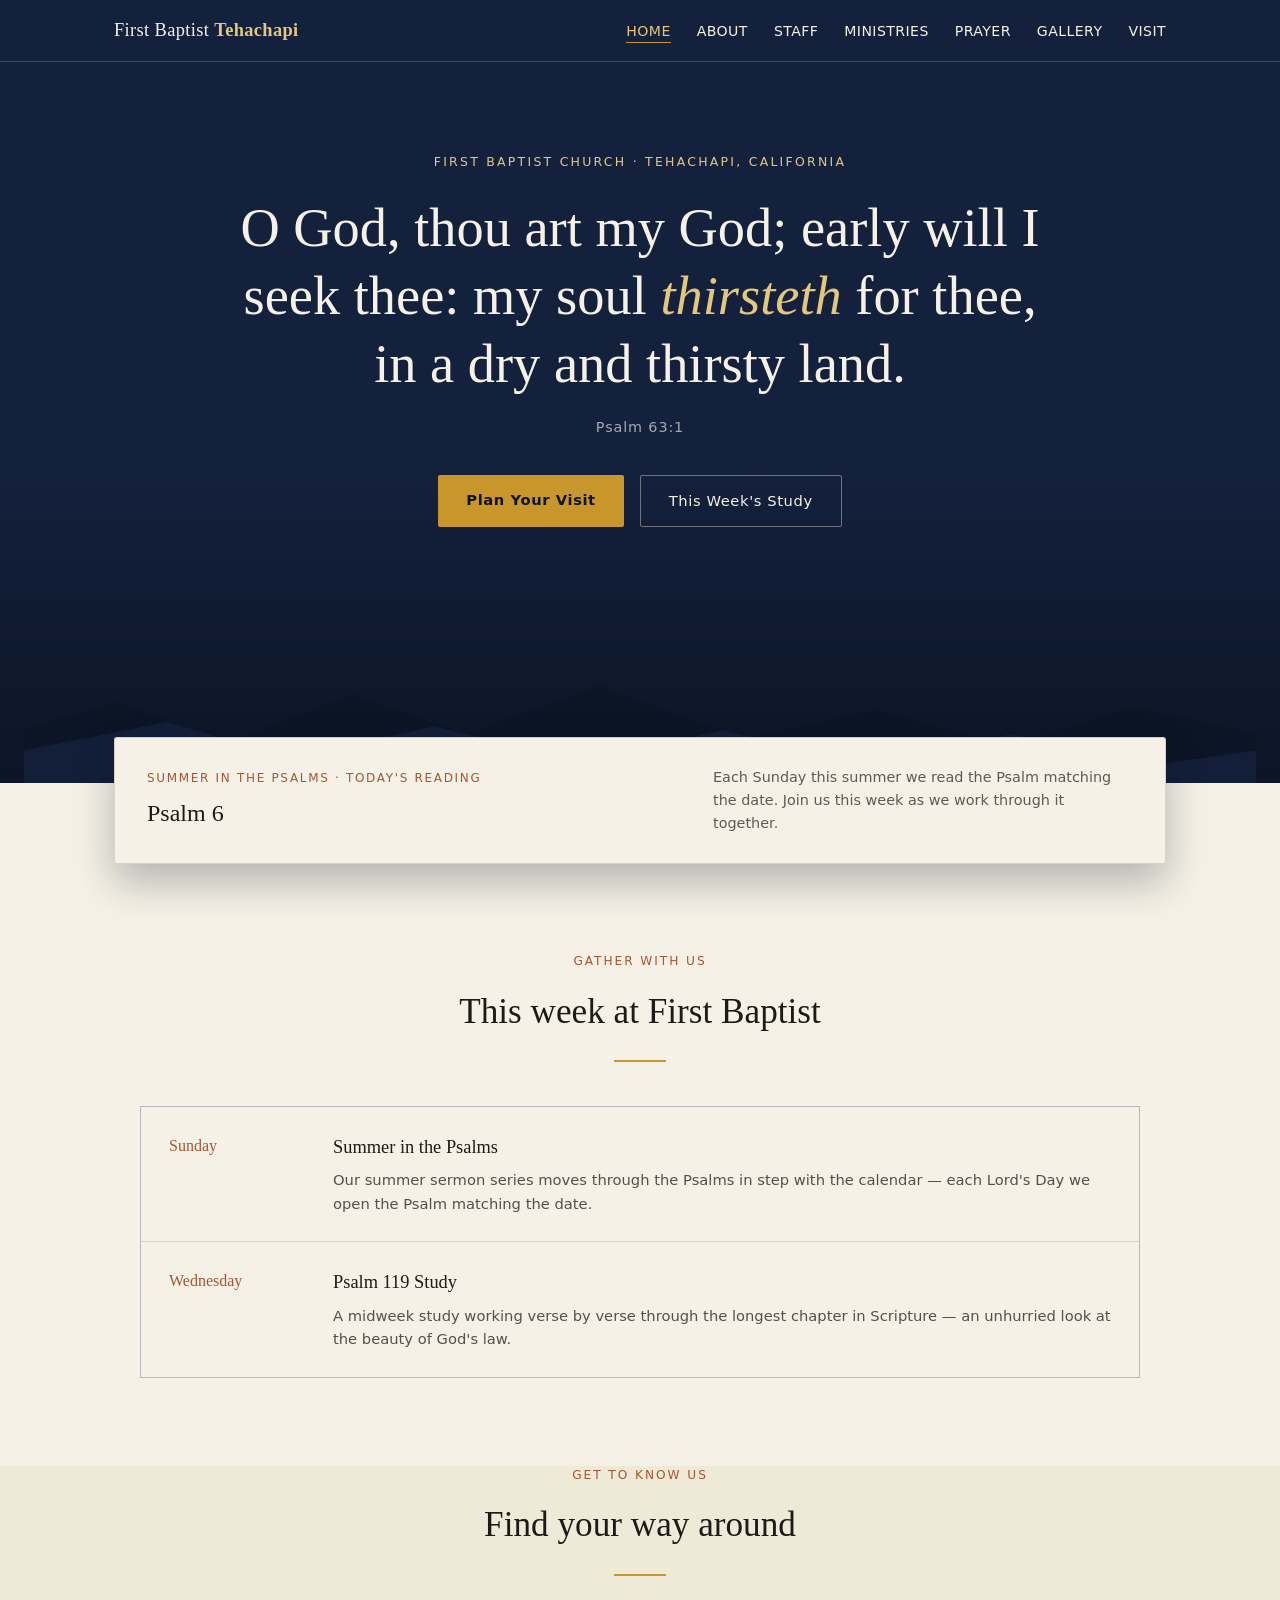
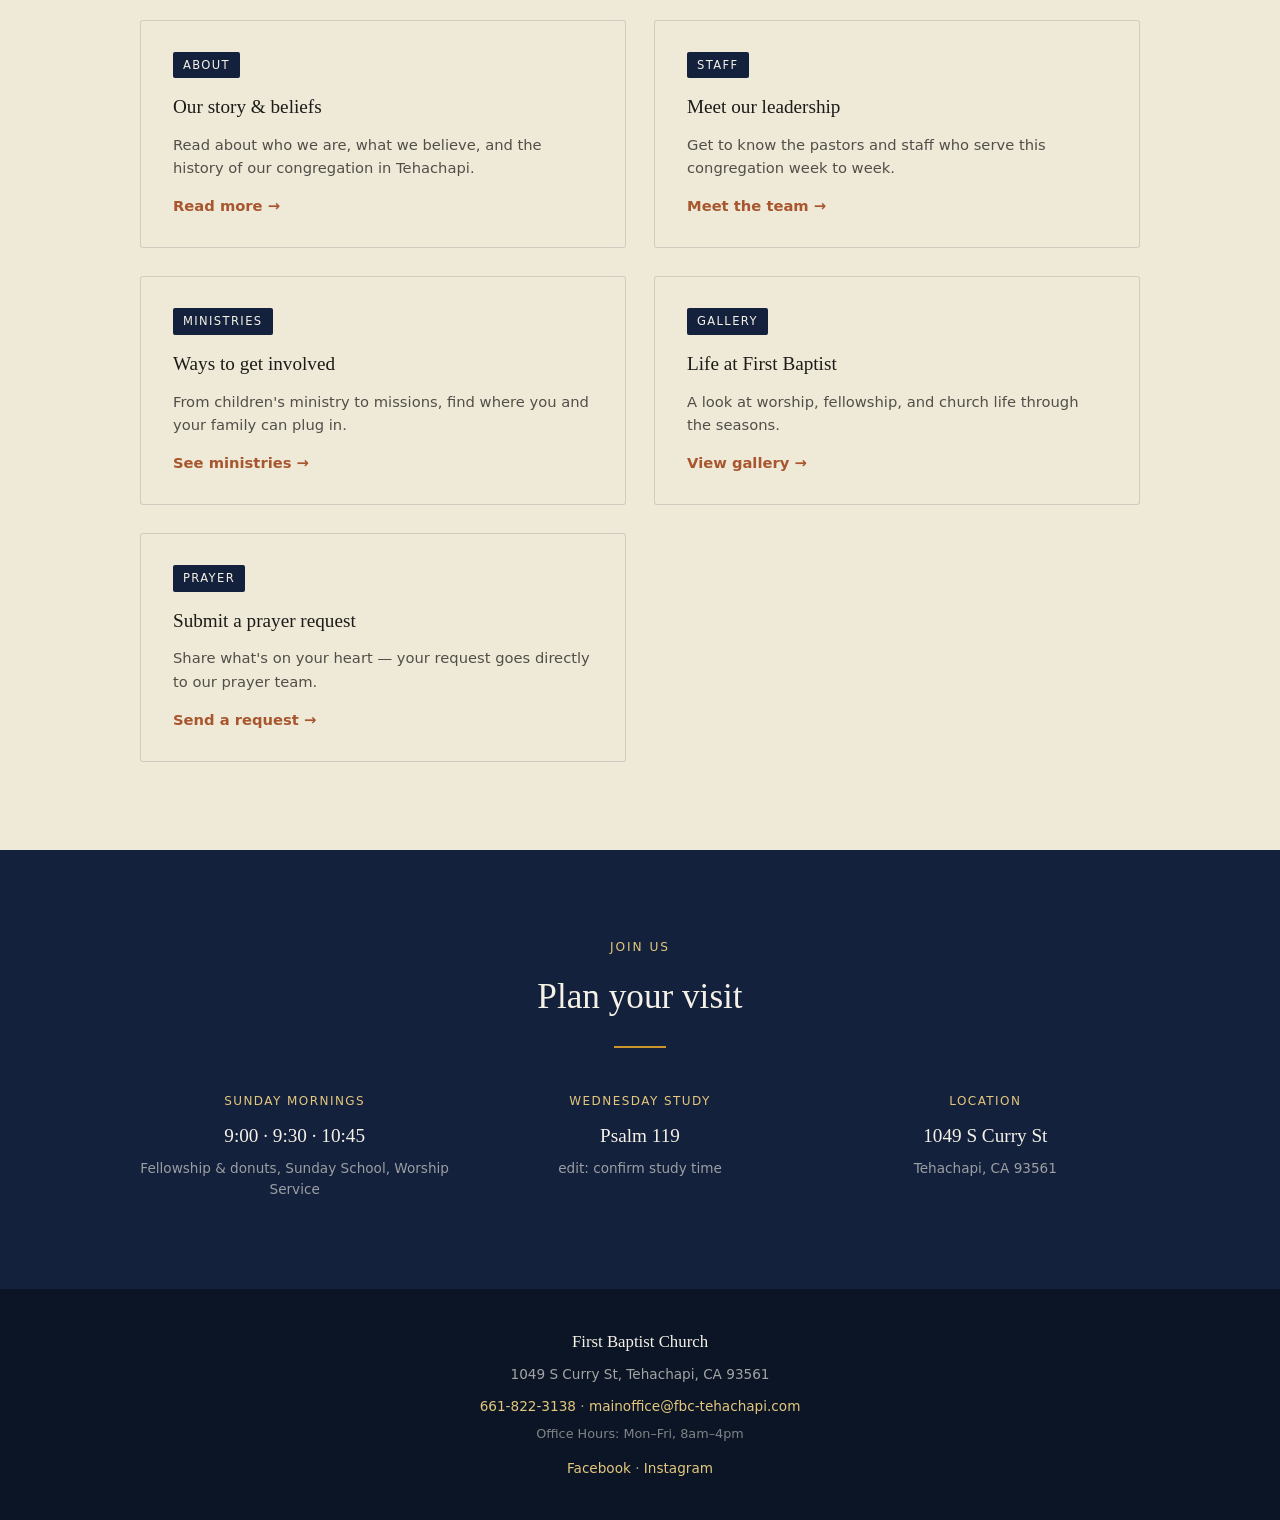
==== index.html @ e61e4e2a "Add files via upload" ====
<!DOCTYPE html>
<html lang="en">
<head>
<meta charset="UTF-8">
<meta name="viewport" content="width=device-width, initial-scale=1.0">
<title>First Baptist Church — Tehachapi, California</title>
<link rel="stylesheet" href="styles.css">
</head>
<body>

<header>
  <div class="nav-wrap">
    <a href="index.html" class="brand">First Baptist <strong>Tehachapi</strong></a>
    <button class="nav-toggle" id="navToggle" aria-expanded="false" aria-controls="navMenu">Menu</button>
    <nav>
      <ul id="navMenu">
        <li><a href="index.html" class="active">Home</a></li>
        <li><a href="about.html">About</a></li>
        <li><a href="staff.html">Staff</a></li>
        <li><a href="ministries.html">Ministries</a></li>
        <li><a href="prayer-requests.html">Prayer</a></li>
        <li><a href="gallery.html">Gallery</a></li>
        <li><a href="index.html#visit">Visit</a></li>
      </ul>
    </nav>
  </div>
</header>

<section class="hero">
  <div class="hero-inner">
    <div class="eyebrow">First Baptist Church · Tehachapi, California</div>
    <h1>O God, thou art my God; early will I seek thee: my soul <em>thirsteth</em> for thee, in a dry and thirsty land.</h1>
    <div class="verse-ref">Psalm 63:1</div>
    <div class="hero-cta">
      <a href="#visit" class="btn btn-primary">Plan Your Visit</a>
      <a href="#this-week" class="btn btn-ghost">This Week's Study</a>
    </div>
  </div>

  <div class="horizon" aria-hidden="true">
    <svg viewBox="0 0 1200 160" preserveAspectRatio="none">
      <polygon points="0,160 0,95 90,60 200,110 320,50 430,100 560,40 700,105 830,70 960,115 1080,65 1200,100 1200,160" fill="#0B1526"/>
      <polygon points="0,160 0,120 140,85 260,130 400,90 540,135 680,95 820,140 960,100 1100,138 1200,120 1200,160" fill="#14213D" opacity="0.85"/>
    </svg>
  </div>
</section>

<div class="psalm-widget">
  <div class="psalm-card">
    <div>
      <div class="label">Summer in the Psalms · Today's Reading</div>
      <div class="psalm-num" id="psalmNum">Psalm —</div>
    </div>
    <div class="desc">Each Sunday this summer we read the Psalm matching the date. Join us this week as we work through it together.</div>
  </div>
</div>

<section id="this-week">
  <div class="section-inner">
    <div class="section-head">
      <div class="section-eyebrow">Gather With Us</div>
      <h2>This week at First Baptist</h2>
      <div class="rule"></div>
    </div>
    <div class="week-list fade-in">
      <div class="week-item">
        <div class="when">Sunday</div>
        <div>
          <h3>Summer in the Psalms</h3>
          <p>Our summer sermon series moves through the Psalms in step with the calendar — each Lord's Day we open the Psalm matching the date.</p>
        </div>
      </div>
      <div class="week-item">
        <div class="when">Wednesday</div>
        <div>
          <h3>Psalm 119 Study</h3>
          <p>A midweek study working verse by verse through the longest chapter in Scripture — an unhurried look at the beauty of God's law.</p>
        </div>
      </div>
    </div>
  </div>
</section>

<section style="background:#EFE9D8; padding-top:0;">
  <div class="section-inner">
    <div class="section-head">
      <div class="section-eyebrow">Get to Know Us</div>
      <h2>Find your way around</h2>
      <div class="rule"></div>
    </div>
    <div class="ministry-grid fade-in">
      <div class="ministry-card">
        <div class="ministry-tag">About</div>
        <h3>Our story &amp; beliefs</h3>
        <p>Read about who we are, what we believe, and the history of our congregation in Tehachapi.</p>
        <p style="margin-top:14px;"><a href="about.html" style="color:var(--clay); font-weight:bold; text-decoration:none;">Read more &rarr;</a></p>
      </div>
      <div class="ministry-card">
        <div class="ministry-tag">Staff</div>
        <h3>Meet our leadership</h3>
        <p>Get to know the pastors and staff who serve this congregation week to week.</p>
        <p style="margin-top:14px;"><a href="staff.html" style="color:var(--clay); font-weight:bold; text-decoration:none;">Meet the team &rarr;</a></p>
      </div>
      <div class="ministry-card">
        <div class="ministry-tag">Ministries</div>
        <h3>Ways to get involved</h3>
        <p>From children's ministry to missions, find where you and your family can plug in.</p>
        <p style="margin-top:14px;"><a href="ministries.html" style="color:var(--clay); font-weight:bold; text-decoration:none;">See ministries &rarr;</a></p>
      </div>
      <div class="ministry-card">
        <div class="ministry-tag">Gallery</div>
        <h3>Life at First Baptist</h3>
        <p>A look at worship, fellowship, and church life through the seasons.</p>
        <p style="margin-top:14px;"><a href="gallery.html" style="color:var(--clay); font-weight:bold; text-decoration:none;">View gallery &rarr;</a></p>
      </div>
      <div class="ministry-card">
        <div class="ministry-tag">Prayer</div>
        <h3>Submit a prayer request</h3>
        <p>Share what's on your heart — your request goes directly to our prayer team.</p>
        <p style="margin-top:14px;"><a href="prayer-requests.html" style="color:var(--clay); font-weight:bold; text-decoration:none;">Send a request &rarr;</a></p>
      </div>
    </div>
  </div>
</section>

<section id="visit" class="visit">
  <div class="section-inner">
    <div class="section-head">
      <div class="section-eyebrow">Join Us</div>
      <h2>Plan your visit</h2>
      <div class="rule"></div>
    </div>
    <div class="visit-grid fade-in">
      <div class="visit-item">
        <div class="label">Sunday Mornings</div>
        <div class="value">9:00 · 9:30 · 10:45</div>
        <div class="sub">Fellowship &amp; donuts, Sunday School, Worship Service</div>
      </div>
      <div class="visit-item">
        <div class="label">Wednesday Study</div>
        <div class="value">Psalm 119</div>
        <div class="sub">edit: confirm study time</div>
      </div>
      <div class="visit-item">
        <div class="label">Location</div>
        <div class="value">1049 S Curry St</div>
        <div class="sub">Tehachapi, CA 93561</div>
      </div>
    </div>
  </div>
</section>

<footer>
  <div class="brand-line">First Baptist Church</div>
  <div>1049 S Curry St, Tehachapi, CA 93561</div>
  <div style="margin-top:10px;">
    <a href="tel:+16618223138">661-822-3138</a> · <a href="mailto:mainoffice@fbc-tehachapi.com">mainoffice@fbc-tehachapi.com</a>
  </div>
  <div style="margin-top:6px; font-size:0.8rem; color:rgba(245,241,230,0.5);">Office Hours: Mon–Fri, 8am–4pm</div>
  <div style="margin-top:14px;">
    <a href="https://www.facebook.com/profile.php?id=100064793223810" target="_blank" rel="noopener">Facebook</a> ·
    <a href="https://www.instagram.com/tehachapifirstbaptist/" target="_blank" rel="noopener">Instagram</a>
  </div>
</footer>

<script src="script.js"></script>
</body>
</html>
---- styles.css ----
:root{
  --navy:#14213D;
  --navy-deep:#0B1526;
  --gold:#C9962C;
  --gold-soft:#E4C77D;
  --parchment:#F5F1E6;
  --clay:#A8562E;
  --ink:#1C1B18;
  --line: rgba(20,33,61,0.14);
  --serif: Cambria, Georgia, "Times New Roman", serif;
  --sans: Calibri, "Segoe UI", system-ui, sans-serif;
}

*{box-sizing:border-box;}
html{scroll-behavior:smooth;}
body{
  margin:0;
  background:var(--parchment);
  color:var(--ink);
  font-family:var(--sans);
  line-height:1.6;
}

a{color:inherit;}
img{max-width:100%; display:block;}

:focus-visible{
  outline:3px solid var(--clay);
  outline-offset:3px;
}

@media (prefers-reduced-motion: reduce){
  html{scroll-behavior:auto;}
  *{animation-duration:0.001ms !important; transition-duration:0.001ms !important;}
}

/* ---------- Header ---------- */
header{
  position:sticky; top:0; z-index:50;
  background:var(--navy);
  border-bottom:1px solid rgba(228,199,125,0.25);
}
.nav-wrap{
  max-width:1100px; margin:0 auto;
  display:flex; align-items:center; justify-content:space-between;
  padding:16px 24px;
}
.brand{
  font-family:var(--serif);
  color:var(--parchment);
  font-size:1.15rem;
  letter-spacing:0.02em;
  text-decoration:none;
}
.brand strong{color:var(--gold-soft); font-weight:700;}
nav ul{
  display:flex; gap:26px; list-style:none; margin:0; padding:0;
}
nav a{
  color:var(--parchment);
  text-decoration:none;
  font-size:0.88rem;
  letter-spacing:0.03em;
  text-transform:uppercase;
  border-bottom:1px solid transparent;
  padding-bottom:3px;
  transition:border-color .2s ease, color .2s ease;
}
nav a:hover, nav a.active{border-color:var(--gold); color:var(--gold-soft);}
.nav-toggle{display:none;}

@media (max-width: 780px){
  nav ul{
    position:absolute; top:100%; left:0; right:0;
    background:var(--navy);
    flex-direction:column; gap:0;
    max-height:0; overflow:hidden;
    transition:max-height .3s ease;
    border-bottom:1px solid rgba(228,199,125,0.25);
  }
  nav ul.open{max-height:400px;}
  nav li{border-top:1px solid rgba(245,241,230,0.08);}
  nav a{display:block; padding:14px 24px;}
  .nav-toggle{
    display:block; background:none; border:1px solid var(--gold-soft);
    color:var(--gold-soft); font-size:1rem; padding:6px 12px; border-radius:2px;
    cursor:pointer;
  }
}

/* ---------- Hero (home) ---------- */
.hero{
  position:relative;
  background:linear-gradient(180deg, var(--navy) 0%, var(--navy) 55%, var(--navy-deep) 100%);
  color:var(--parchment);
  overflow:hidden;
  padding:90px 24px 0;
}
.hero-inner{
  max-width:1100px; margin:0 auto;
  position:relative; z-index:2;
  text-align:center;
  padding-bottom:70px;
}
.eyebrow{
  font-family:var(--sans);
  text-transform:uppercase;
  letter-spacing:0.18em;
  font-size:0.78rem;
  color:var(--gold-soft);
  margin-bottom:22px;
}
.hero h1{
  font-family:var(--serif);
  font-weight:400;
  font-size:clamp(2rem, 4.6vw, 3.4rem);
  line-height:1.25;
  margin:0 0 18px;
  max-width:820px;
  margin-left:auto; margin-right:auto;
}
.hero h1 em{font-style:italic; color:var(--gold-soft);}
.hero .verse-ref{
  font-size:0.9rem;
  letter-spacing:0.06em;
  color:rgba(245,241,230,0.65);
  margin-bottom:36px;
}
.hero-cta{
  display:flex; gap:16px; justify-content:center; flex-wrap:wrap;
  margin-bottom:56px;
}
.btn{
  font-family:var(--sans);
  font-size:0.92rem;
  letter-spacing:0.04em;
  text-decoration:none;
  padding:13px 28px;
  border-radius:2px;
  display:inline-block;
  transition:transform .2s ease, background .2s ease, color .2s ease;
}
.btn-primary{background:var(--gold); color:var(--navy-deep); font-weight:700;}
.btn-primary:hover{background:var(--gold-soft); transform:translateY(-1px);}
.btn-ghost{border:1px solid rgba(245,241,230,0.4); color:var(--parchment);}
.btn-ghost:hover{border-color:var(--gold-soft); color:var(--gold-soft);}

.horizon{position:relative; height:130px;}
.horizon svg{position:absolute; bottom:0; left:0; width:100%; height:100%;}

.psalm-widget{max-width:1100px; margin:-46px auto 0; position:relative; z-index:3; padding:0 24px 0;}
.psalm-card{
  background:var(--parchment); color:var(--ink);
  border:1px solid var(--line); border-radius:3px;
  box-shadow:0 18px 40px rgba(11,21,38,0.28);
  padding:28px 32px;
  display:flex; align-items:center; justify-content:space-between; gap:24px;
  flex-wrap:wrap;
}
.psalm-card .label{font-size:0.75rem; letter-spacing:0.14em; text-transform:uppercase; color:var(--clay); margin-bottom:6px;}
.psalm-card .psalm-num{font-family:var(--serif); font-size:1.5rem;}
.psalm-card .desc{font-size:0.9rem; color:rgba(28,27,24,0.7); max-width:420px;}

/* ---------- Interior page hero (About / Staff / Ministries / Gallery) ---------- */
.page-hero{
  background:linear-gradient(180deg, var(--navy) 0%, var(--navy-deep) 100%);
  color:var(--parchment);
  padding:70px 24px 56px;
  text-align:center;
}
.page-hero .eyebrow{margin-bottom:16px;}
.page-hero h1{
  font-family:var(--serif); font-weight:400;
  font-size:clamp(1.8rem, 4vw, 2.6rem);
  margin:0 0 14px;
}
.page-hero p{
  max-width:560px; margin:0 auto;
  color:rgba(245,241,230,0.75);
  font-size:0.98rem;
}

/* ---------- Sections ---------- */
section{padding:88px 24px;}
.section-inner{max-width:1000px; margin:0 auto;}
.section-head{margin-bottom:44px; text-align:center;}
.section-eyebrow{text-transform:uppercase; letter-spacing:0.16em; font-size:0.76rem; color:var(--clay); margin-bottom:12px;}
.section-head h2{font-family:var(--serif); font-weight:400; font-size:clamp(1.6rem, 3vw, 2.2rem); margin:0;}
.rule{width:52px; height:2px; background:var(--gold); margin:20px auto 0;}

.fade-in{opacity:0; transform:translateY(18px); transition:opacity .7s ease, transform .7s ease;}
.fade-in.visible{opacity:1; transform:none;}

/* Welcome (About page) */
.welcome{display:grid; grid-template-columns:1fr 1fr; gap:56px; align-items:center;}
.welcome p{font-size:1.03rem; color:rgba(28,27,24,0.85);}
.welcome .signature{font-family:var(--serif); font-style:italic; margin-top:22px; color:var(--navy);}
.welcome-mark{
  background:var(--navy); color:var(--parchment);
  padding:40px; border-radius:3px;
  font-family:var(--serif); font-size:1.1rem; line-height:1.7;
  position:relative;
}
.welcome-mark::before{
  content:"\201C"; font-family:var(--serif); font-size:4rem; color:var(--gold);
  line-height:0; display:block; margin-bottom:18px;
}
@media (max-width:800px){.welcome{grid-template-columns:1fr;}}

/* Beliefs */
.beliefs-grid{display:grid; grid-template-columns:repeat(3, 1fr); gap:32px;}
.belief{border-top:2px solid var(--gold); padding-top:18px;}
.belief h3{font-family:var(--serif); font-weight:400; font-size:1.15rem; margin:0 0 10px;}
.belief p{font-size:0.92rem; color:rgba(28,27,24,0.75); margin:0;}
@media (max-width:760px){.beliefs-grid{grid-template-columns:1fr;}}

/* Mission / Vision pillars */
.pillars{
  display:grid; grid-template-columns:repeat(5, 1fr); gap:20px;
}
.pillar{
  background:var(--parchment); border:1px solid var(--line); border-radius:3px;
  padding:22px 18px; text-align:center;
}
.pillar .num{font-family:var(--serif); color:var(--clay); font-size:1.3rem; margin-bottom:8px;}
.pillar h4{font-family:var(--serif); font-weight:400; font-size:1.02rem; margin:0 0 8px;}
.pillar p{font-size:0.82rem; color:rgba(28,27,24,0.7); margin:0;}
@media (max-width:900px){.pillars{grid-template-columns:repeat(2, 1fr);}}
@media (max-width:500px){.pillars{grid-template-columns:1fr;}}

.vision-block{
  background:var(--navy); color:var(--parchment);
  border-radius:3px; padding:34px 38px; margin-bottom:36px;
}
.vision-block h3{font-family:var(--serif); font-weight:400; color:var(--gold-soft); margin:0 0 12px; font-size:1.15rem;}
.vision-block p{font-size:0.95rem; color:rgba(245,241,230,0.85); margin:0 0 10px;}
.vision-block .ref{font-size:0.78rem; color:rgba(245,241,230,0.5); letter-spacing:0.04em;}

/* Doctrinal statement accordion */
.doctrine{border-top:1px solid var(--line);}
.doctrine details{
  border-bottom:1px solid var(--line);
  padding:18px 4px;
}
.doctrine summary{
  cursor:pointer;
  font-family:var(--serif);
  font-size:1.08rem;
  color:var(--navy);
  list-style:none;
  display:flex; justify-content:space-between; align-items:center;
}
.doctrine summary::-webkit-details-marker{display:none;}
.doctrine summary::after{
  content:"+";
  font-family:var(--sans); color:var(--clay); font-size:1.3rem; margin-left:12px;
}
.doctrine details[open] summary::after{content:"\2212";}
.doctrine .doctrine-body{
  margin-top:14px; font-size:0.92rem; color:rgba(28,27,24,0.8);
}
.doctrine .doctrine-body p{margin:0 0 12px;}
.doctrine .doctrine-refs{
  font-size:0.76rem; color:var(--clay); line-height:1.6; margin-top:10px;
}

/* History timeline-ish block (About page) */
.history-block{
  background:#EFE9D8; border:1px solid var(--line); border-radius:3px;
  padding:36px 40px;
}
.history-block p{font-size:0.96rem; color:rgba(28,27,24,0.8);}

/* This week */
.week-list{display:grid; gap:1px; background:var(--line); border:1px solid var(--line);}
.week-item{background:var(--parchment); display:grid; grid-template-columns:140px 1fr; gap:24px; padding:26px 28px;}
.week-item .when{font-family:var(--serif); color:var(--clay); font-size:1rem;}
.week-item h3{margin:0 0 6px; font-family:var(--serif); font-weight:400; font-size:1.15rem;}
.week-item p{margin:0; font-size:0.92rem; color:rgba(28,27,24,0.75);}
@media (max-width:600px){.week-item{grid-template-columns:1fr; gap:6px;}}

/* Staff */
.staff-grid{display:grid; grid-template-columns:repeat(3, 1fr); gap:36px;}
.staff-card{text-align:center;}
.staff-photo{
  width:132px; height:132px; border-radius:50%;
  margin:0 auto 18px;
  background:linear-gradient(135deg, var(--navy), var(--clay));
  color:var(--parchment);
  display:flex; align-items:center; justify-content:center;
  font-family:var(--serif); font-size:1.6rem; letter-spacing:0.04em;
  border:3px solid var(--gold-soft);
}
.staff-card h3{font-family:var(--serif); font-weight:400; font-size:1.15rem; margin:0 0 4px;}
.staff-role{font-size:0.78rem; letter-spacing:0.1em; text-transform:uppercase; color:var(--clay); margin-bottom:12px;}
.staff-card p.bio{font-size:0.9rem; color:rgba(28,27,24,0.75); margin:0;}
@media (max-width:760px){.staff-grid{grid-template-columns:1fr; max-width:340px; margin:0 auto;}}

/* Ministries */
.ministry-grid{display:grid; grid-template-columns:repeat(2, 1fr); gap:28px;}
.ministry-card{
  background:#EFE9D8; border:1px solid var(--line); border-radius:3px;
  padding:30px 32px;
}
.ministry-tag{
  display:inline-block; font-size:0.72rem; letter-spacing:0.12em; text-transform:uppercase;
  color:var(--parchment); background:var(--navy); padding:4px 10px; border-radius:2px;
  margin-bottom:14px;
}
.ministry-card h3{font-family:var(--serif); font-weight:400; font-size:1.2rem; margin:0 0 10px;}
.ministry-card p{font-size:0.92rem; color:rgba(28,27,24,0.75); margin:0;}
@media (max-width:760px){.ministry-grid{grid-template-columns:1fr;}}

/* Gallery */
.gallery-grid{
  display:grid; grid-template-columns:repeat(3, 1fr); gap:14px;
}
.gallery-item{
  aspect-ratio:4/3;
  border-radius:2px;
  display:flex; align-items:flex-end;
  padding:14px;
  color:var(--parchment);
  font-size:0.78rem; letter-spacing:0.06em; text-transform:uppercase;
  position:relative;
  overflow:hidden;
}
.gallery-item span{position:relative; z-index:2; text-shadow:0 1px 3px rgba(0,0,0,0.5);}
.gallery-item::after{
  content:"";
  position:absolute; inset:0;
  background:linear-gradient(0deg, rgba(11,21,38,0.55), rgba(11,21,38,0.05));
}
@media (max-width:760px){
  .gallery-grid{grid-template-columns:repeat(2, 1fr);}
}
@media (max-width:480px){
  .gallery-grid{grid-template-columns:1fr;}
}

/* Visit */
.visit{background:var(--navy); color:var(--parchment);}
.visit .section-eyebrow{color:var(--gold-soft);}
.visit-grid{display:grid; grid-template-columns:repeat(3,1fr); gap:36px; text-align:center;}
.visit-item .label{text-transform:uppercase; letter-spacing:0.12em; font-size:0.75rem; color:var(--gold-soft); margin-bottom:10px;}
.visit-item .value{font-family:var(--serif); font-size:1.2rem;}
.visit-item .sub{font-size:0.85rem; color:rgba(245,241,230,0.6); margin-top:6px;}
@media (max-width:720px){.visit-grid{grid-template-columns:1fr; gap:40px;}}

/* Footer */
footer{background:var(--navy-deep); color:rgba(245,241,230,0.65); padding:40px 24px; text-align:center; font-size:0.85rem;}
footer .brand-line{font-family:var(--serif); color:var(--parchment); font-size:1.05rem; margin-bottom:8px;}
footer a{color:var(--gold-soft); text-decoration:none;}
footer a:hover{text-decoration:underline;}

.edit-note{font-size:0.78rem; color:var(--clay); text-align:center; margin-top:6px;}
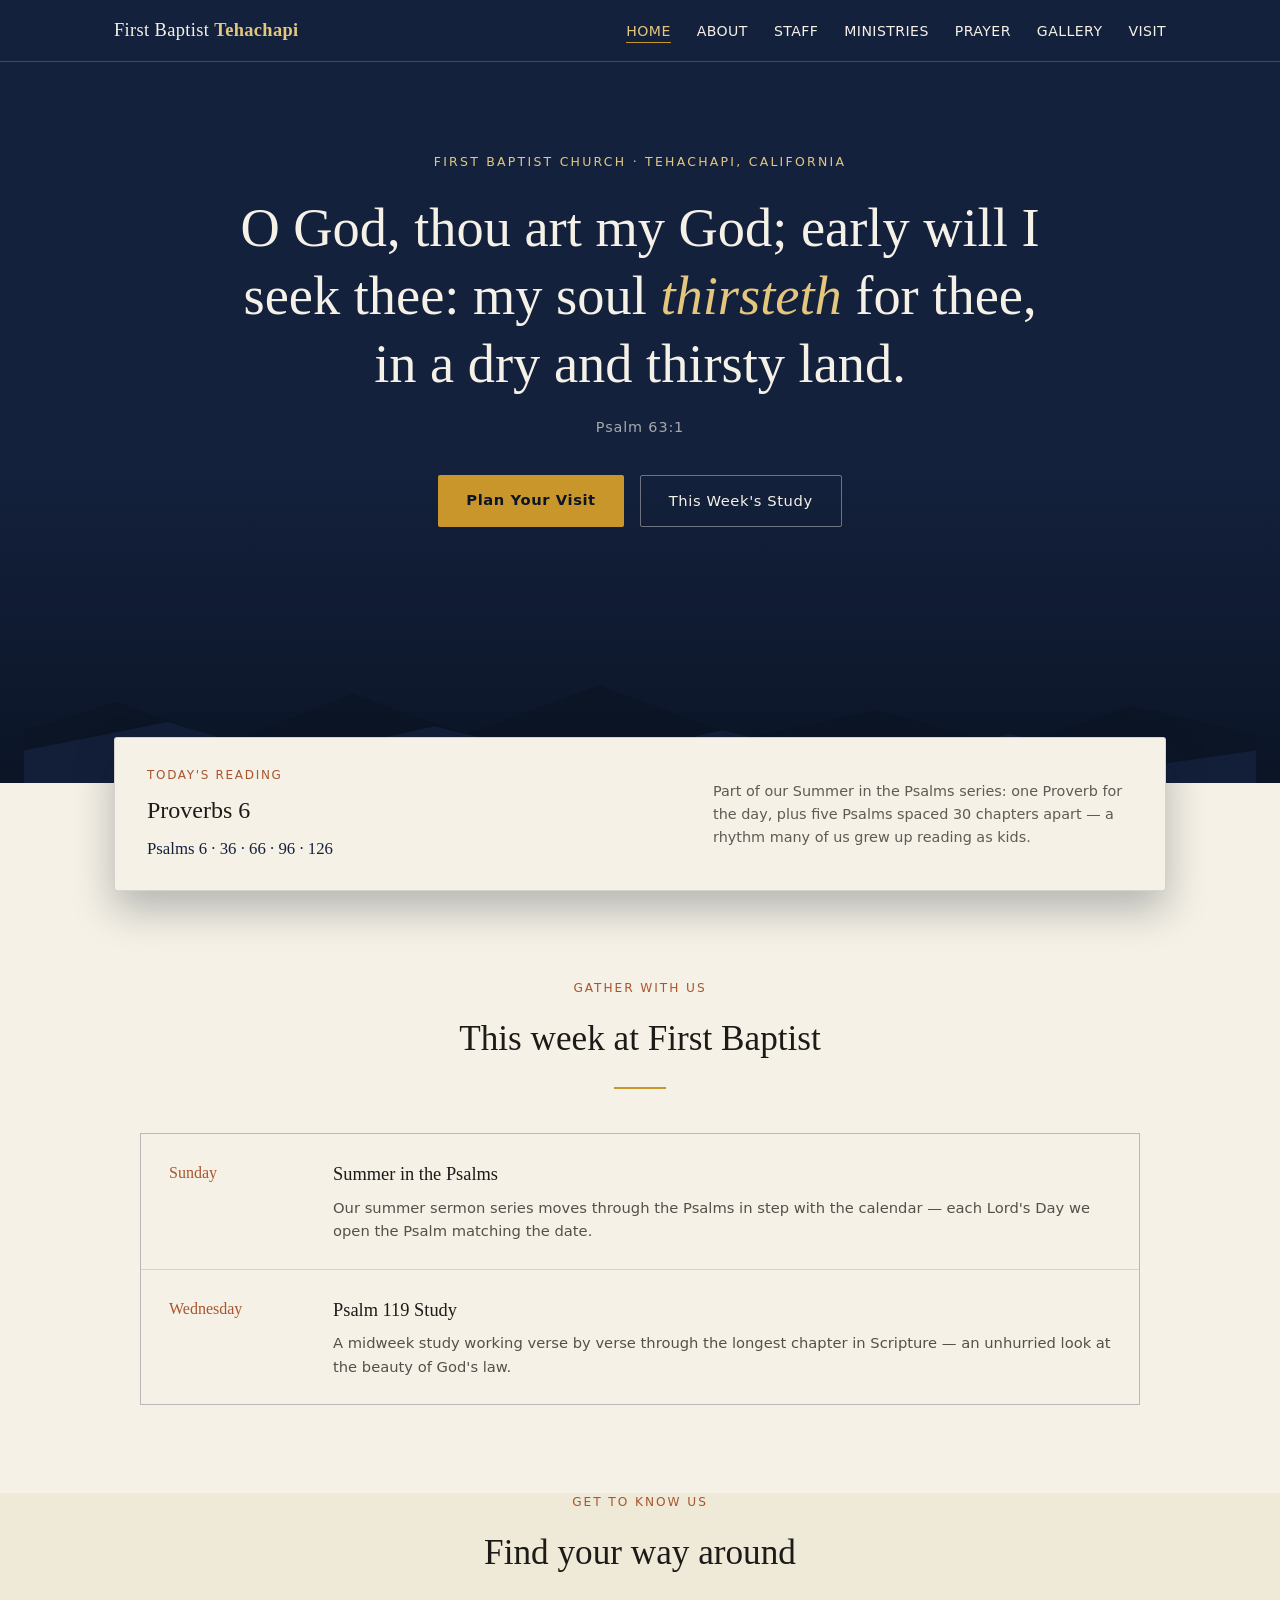
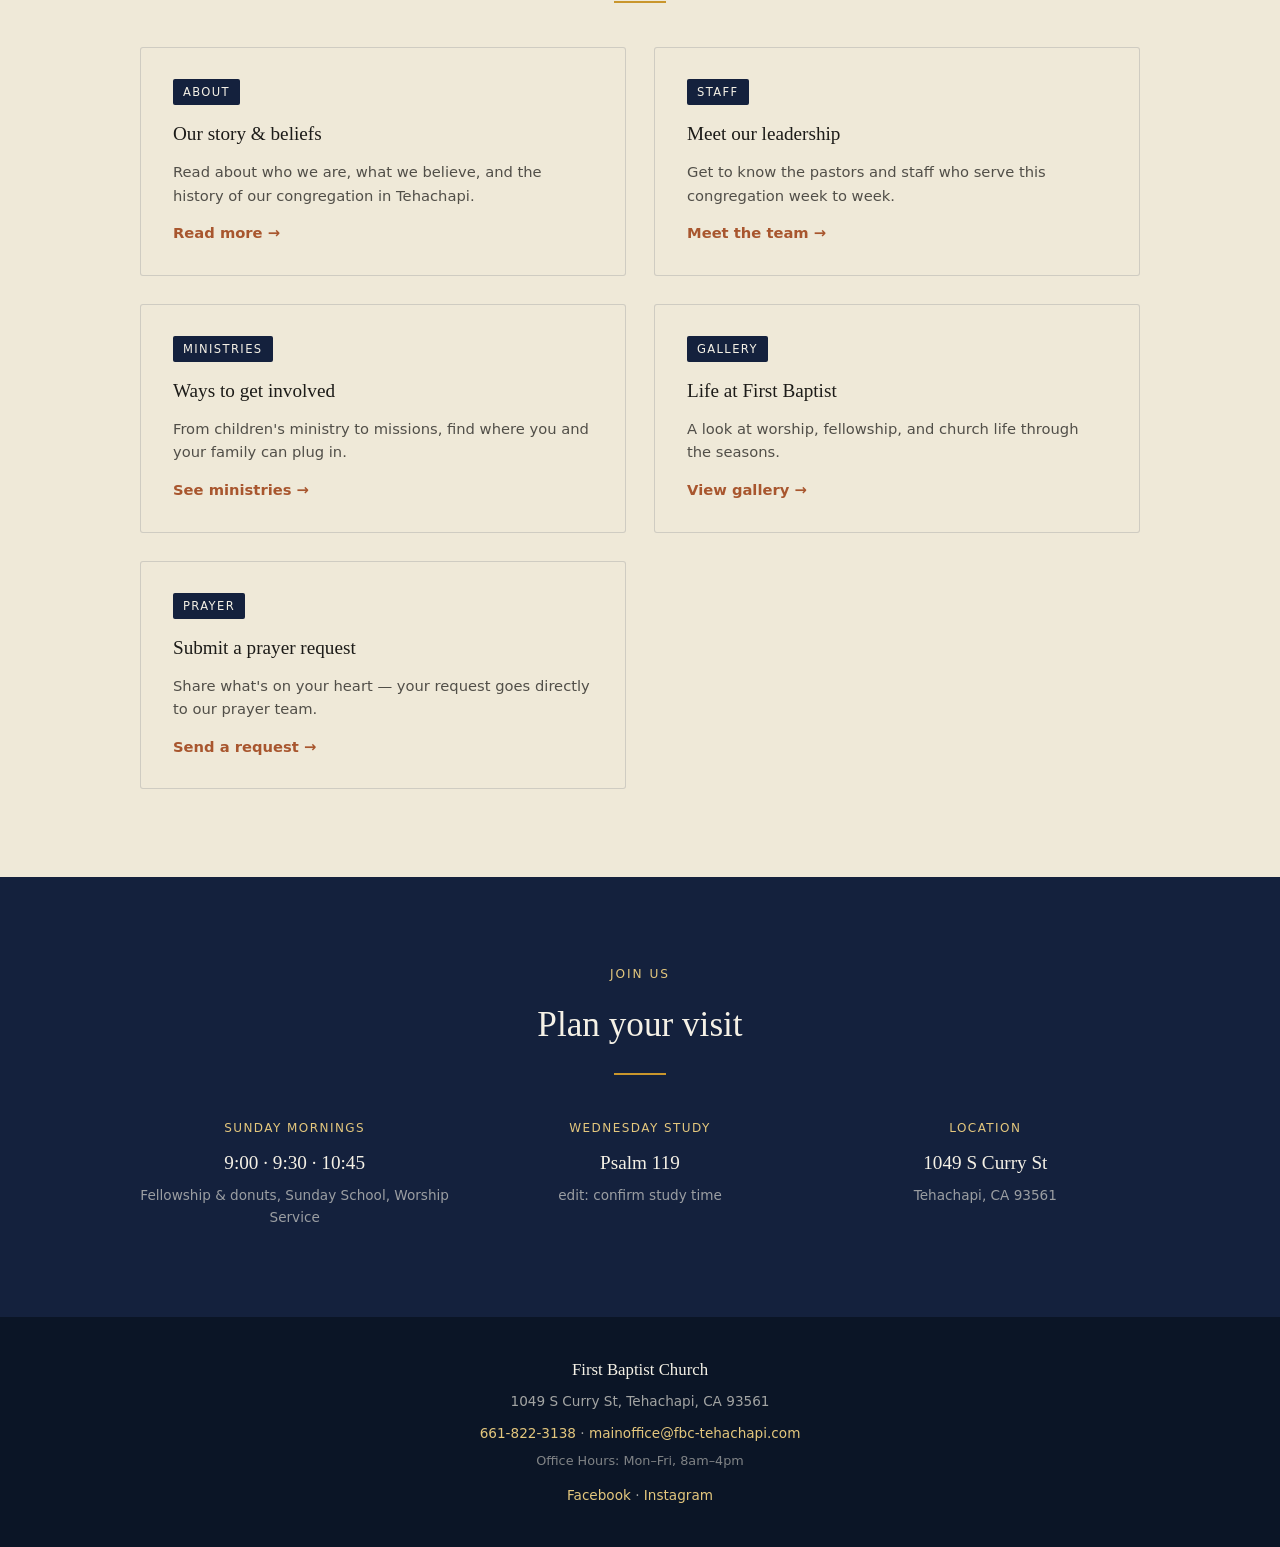
==== commit 322a2924: "Add files via upload" ====
--- a/index.html
+++ b/index.html
@@ -48,10 +48,11 @@
 <div class="psalm-widget">
   <div class="psalm-card">
     <div>
-      <div class="label">Summer in the Psalms · Today's Reading</div>
-      <div class="psalm-num" id="psalmNum">Psalm —</div>
+      <div class="label">Today's Reading</div>
+      <div class="psalm-num" id="proverbNum">Proverbs —</div>
+      <div class="psalm-num" id="psalmNums" style="font-size:1.05rem; margin-top:6px; color:var(--navy);">Psalms —</div>
     </div>
-    <div class="desc">Each Sunday this summer we read the Psalm matching the date. Join us this week as we work through it together.</div>
+    <div class="desc">Part of our Summer in the Psalms series: one Proverb for the day, plus five Psalms spaced 30 chapters apart — a rhythm many of us grew up reading as kids.</div>
   </div>
 </div>
 
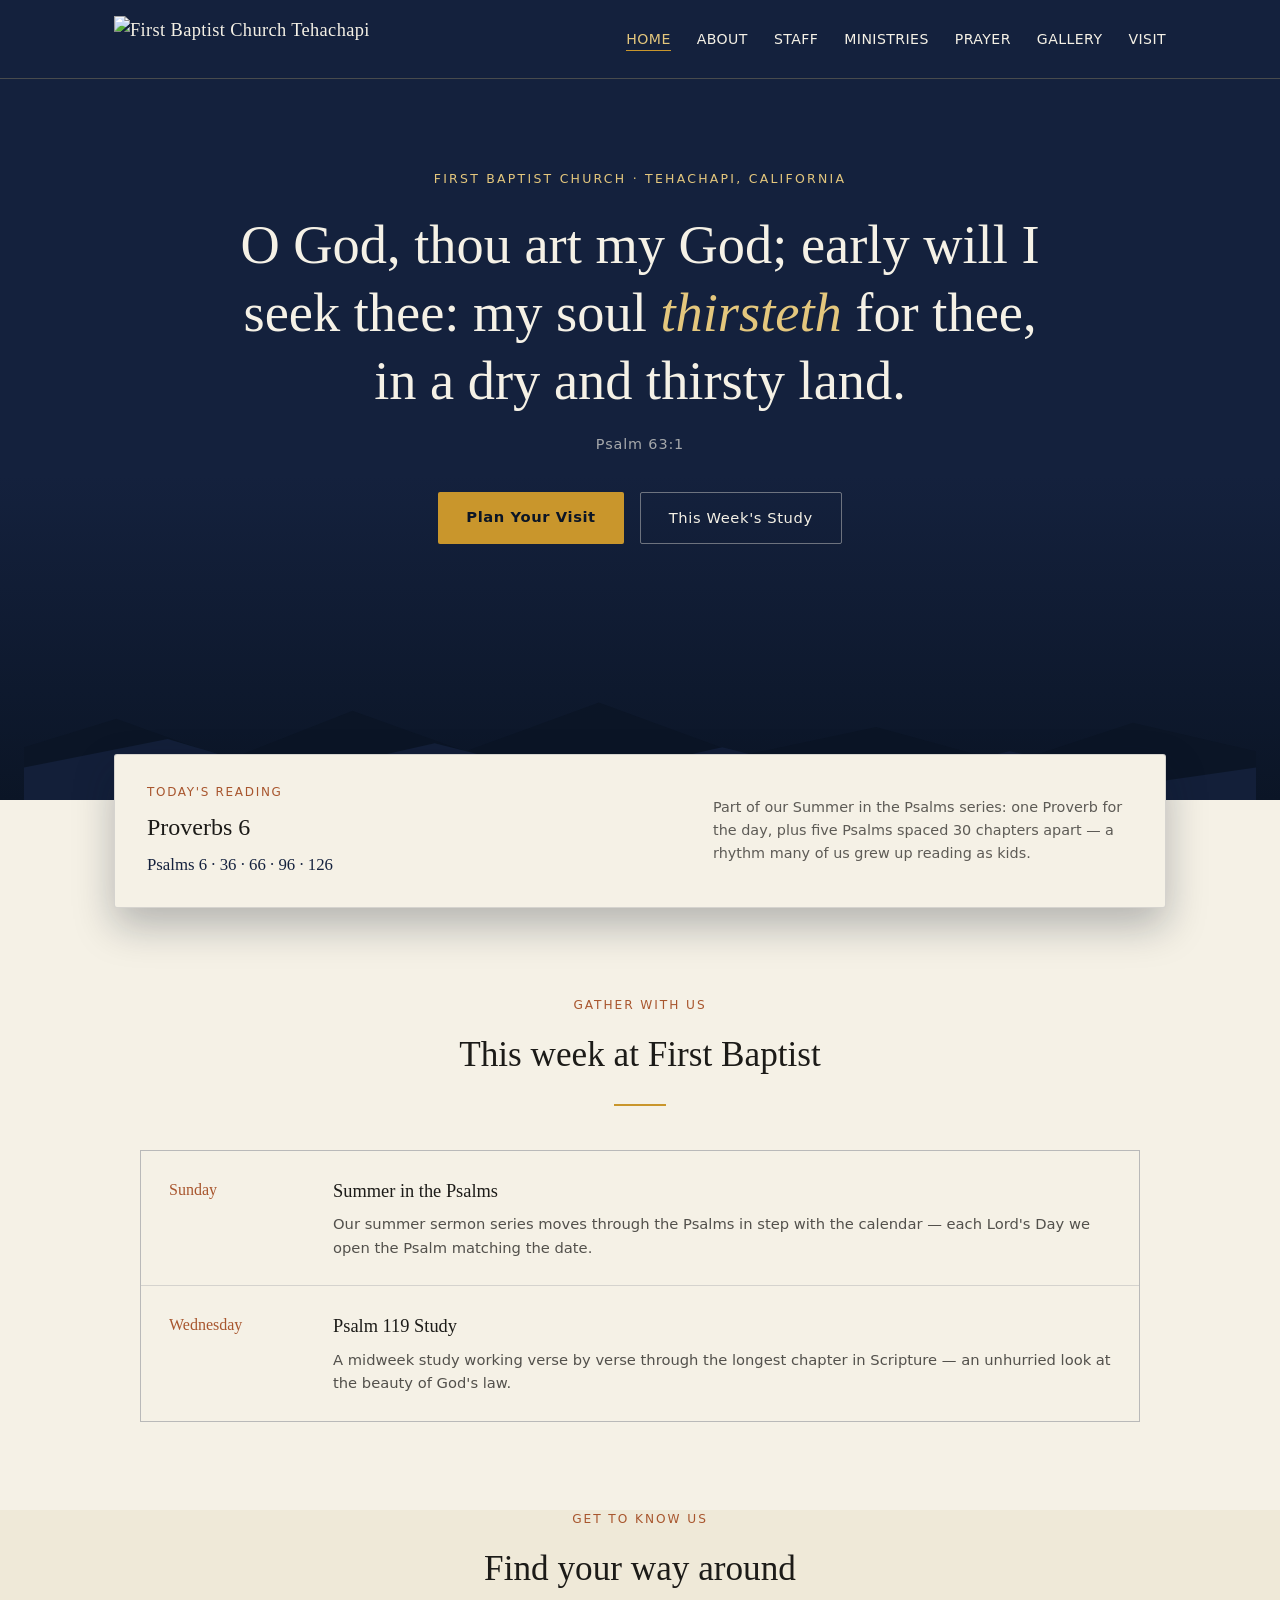
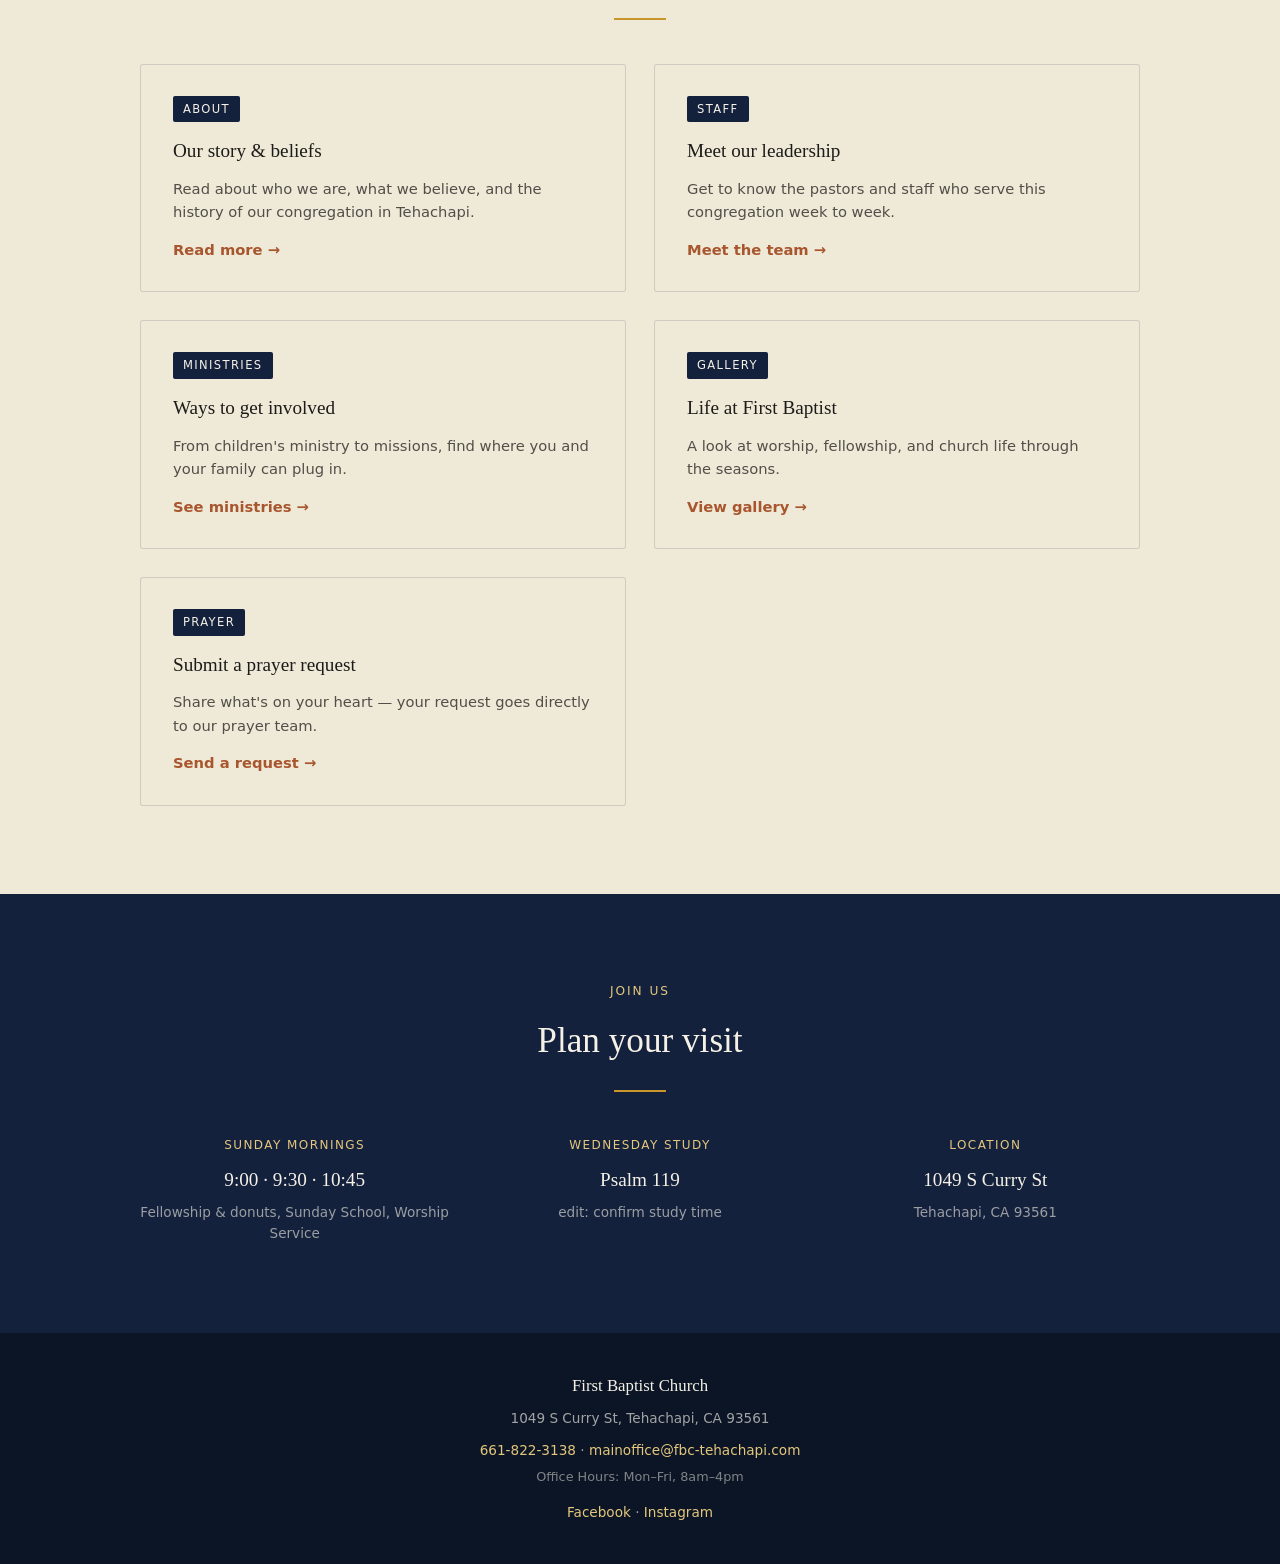
==== commit fe2e0582: "Add files via upload" ====
--- a/index.html
+++ b/index.html
@@ -10,7 +10,7 @@
 
 <header>
   <div class="nav-wrap">
-    <a href="index.html" class="brand">First Baptist <strong>Tehachapi</strong></a>
+    <a href="index.html" class="brand"><img src="images/logo-transparent.png" alt="First Baptist Church Tehachapi" class="logo-img"></a>
     <button class="nav-toggle" id="navToggle" aria-expanded="false" aria-controls="navMenu">Menu</button>
     <nav>
       <ul id="navMenu">
--- a/styles.css
+++ b/styles.css
@@ -51,6 +51,13 @@
   font-size:1.15rem;
   letter-spacing:0.02em;
   text-decoration:none;
+  display:flex;
+  align-items:center;
+}
+.brand .logo-img{
+  height:46px;
+  width:auto;
+  display:block;
 }
 .brand strong{color:var(--gold-soft); font-weight:700;}
 nav ul{
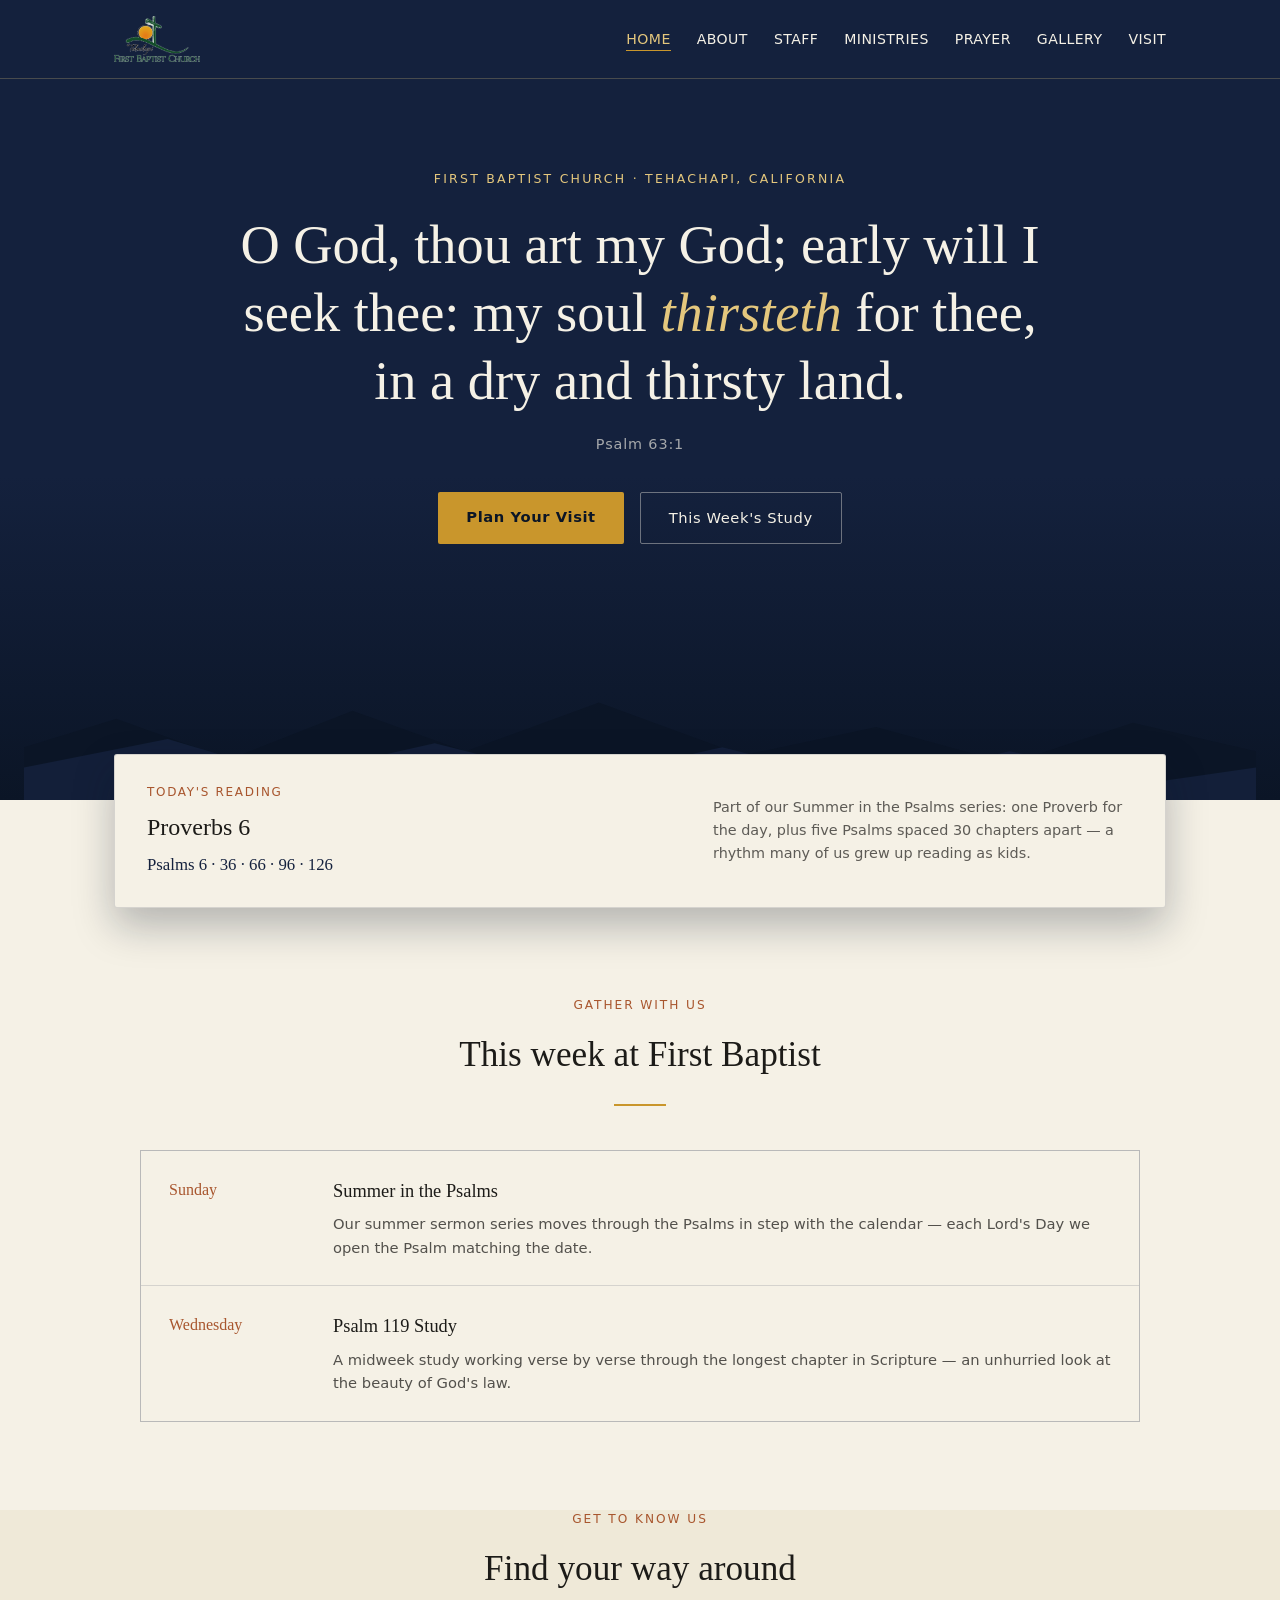
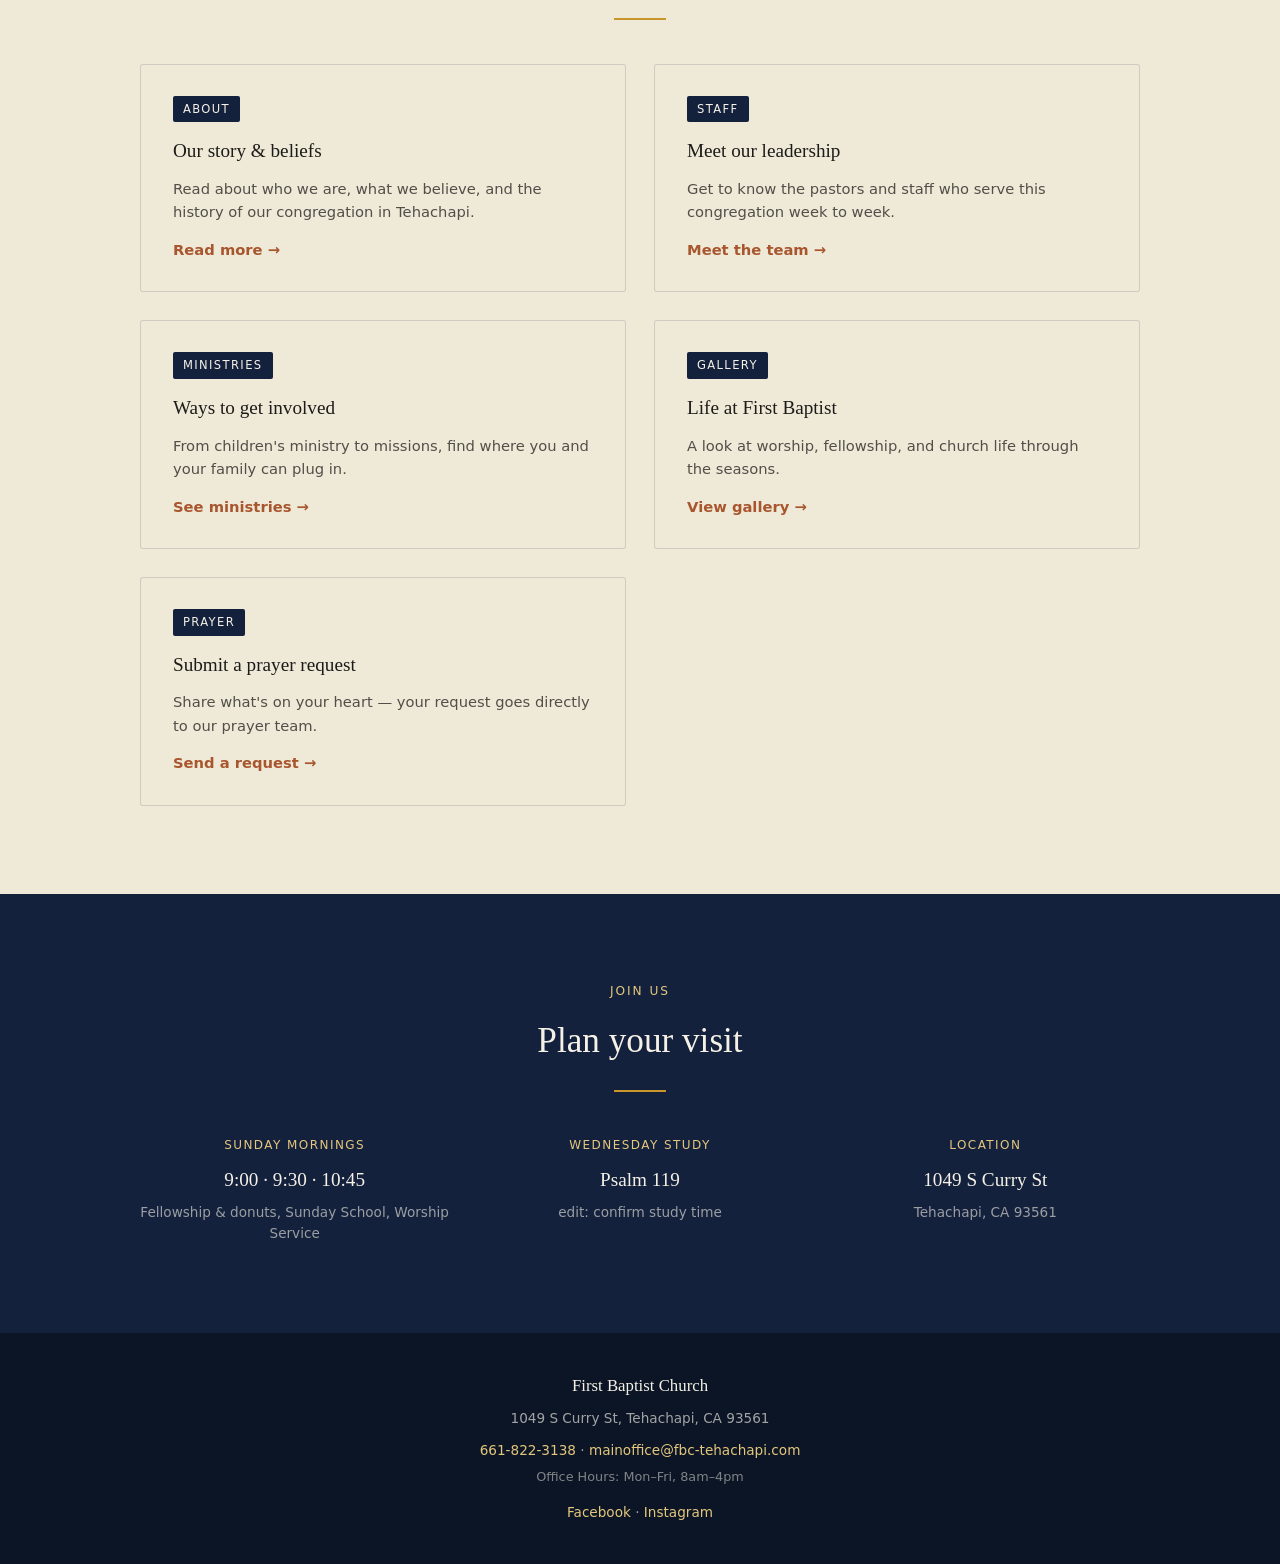
==== commit c91e28be: "Add files via upload" ====
--- a/index.html
+++ b/index.html
@@ -10,7 +10,7 @@
 
 <header>
   <div class="nav-wrap">
-    <a href="index.html" class="brand"><img src="images/logo-transparent.png" alt="First Baptist Church Tehachapi" class="logo-img"></a>
+    <a href="index.html" class="brand"><img src="logo-transparent.png" alt="First Baptist Church Tehachapi" class="logo-img"></a>
     <button class="nav-toggle" id="navToggle" aria-expanded="false" aria-controls="navMenu">Menu</button>
     <nav>
       <ul id="navMenu">
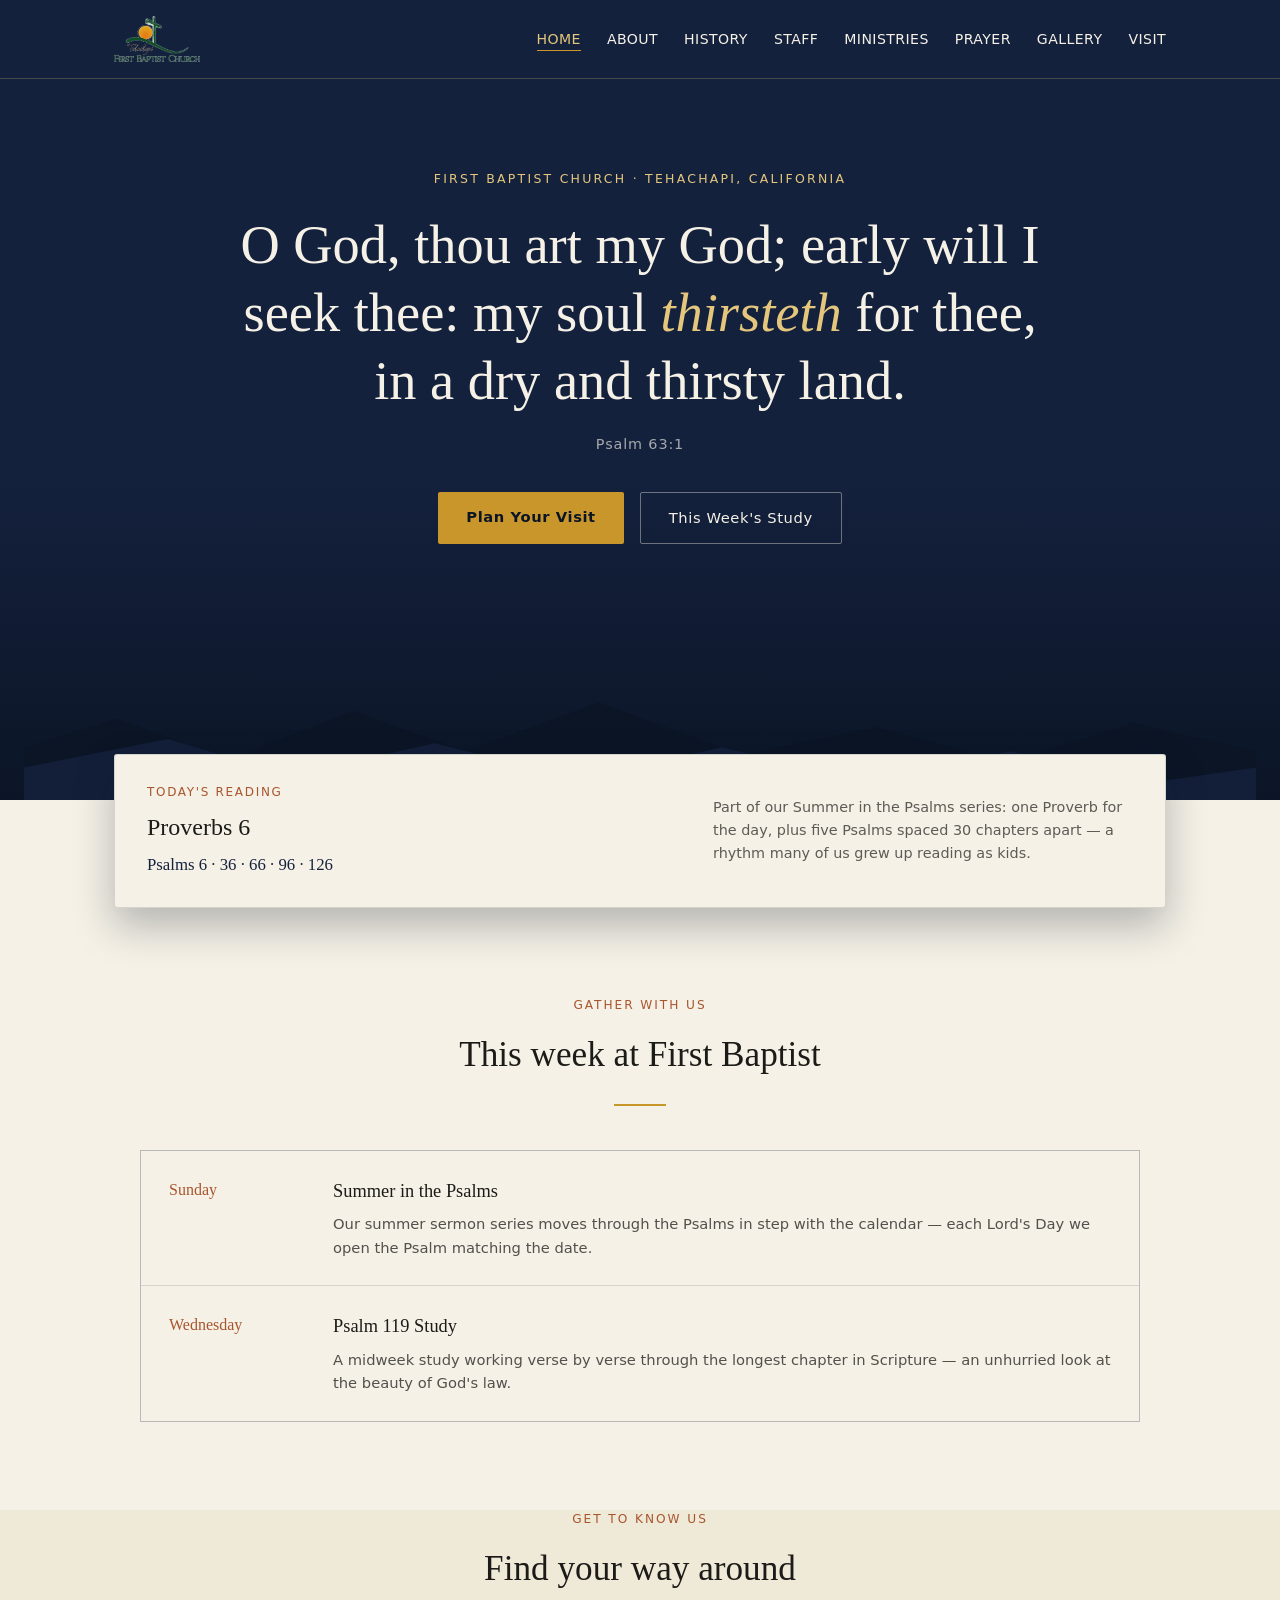
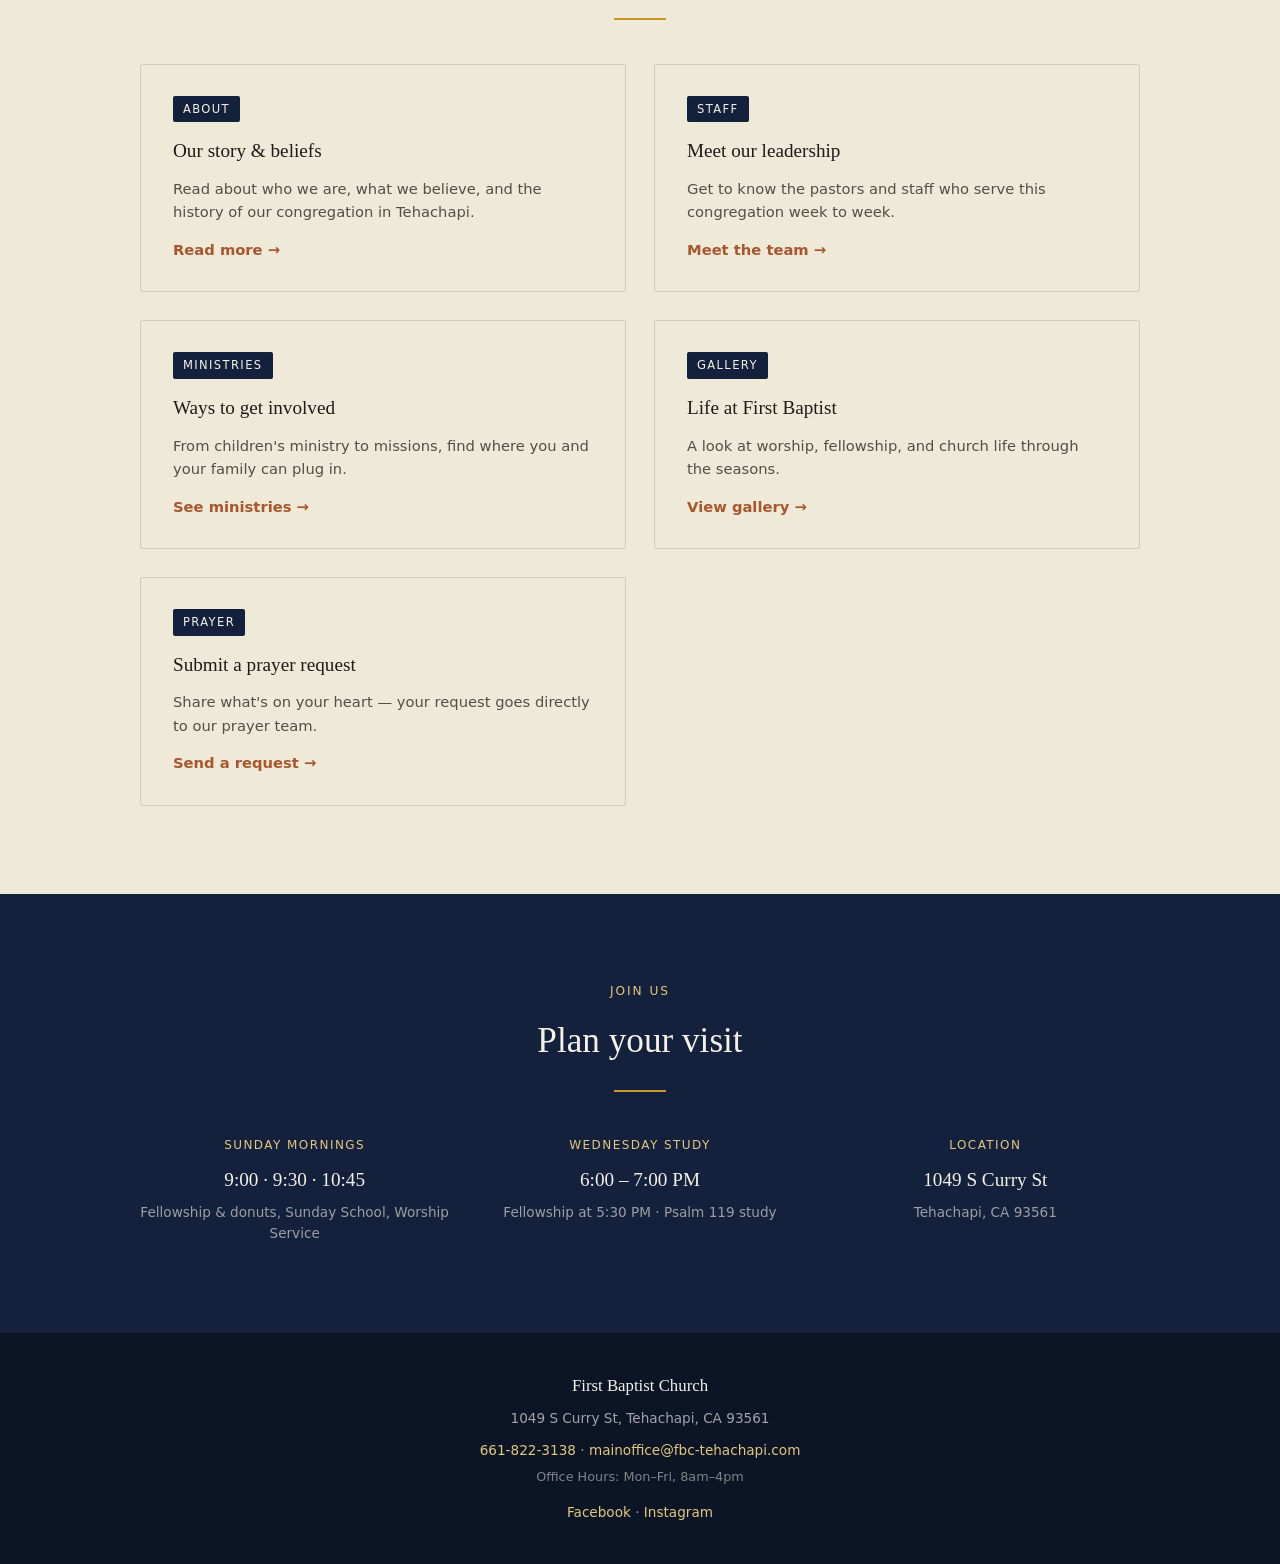
==== commit d5a83014: "Add files via upload" ====
--- a/index.html
+++ b/index.html
@@ -16,6 +16,7 @@
       <ul id="navMenu">
         <li><a href="index.html" class="active">Home</a></li>
         <li><a href="about.html">About</a></li>
+        <li><a href="history.html">History</a></li>
         <li><a href="staff.html">Staff</a></li>
         <li><a href="ministries.html">Ministries</a></li>
         <li><a href="prayer-requests.html">Prayer</a></li>
@@ -139,8 +140,8 @@
       </div>
       <div class="visit-item">
         <div class="label">Wednesday Study</div>
-        <div class="value">Psalm 119</div>
-        <div class="sub">edit: confirm study time</div>
+        <div class="value">6:00 – 7:00 PM</div>
+        <div class="sub">Fellowship at 5:30 PM · Psalm 119 study</div>
       </div>
       <div class="visit-item">
         <div class="label">Location</div>
--- a/styles.css
+++ b/styles.css
@@ -221,7 +221,33 @@
 .belief p{font-size:0.92rem; color:rgba(28,27,24,0.75); margin:0;}
 @media (max-width:760px){.beliefs-grid{grid-template-columns:1fr;}}
 
-/* Mission / Vision pillars */
+/* Mission / Vision — Five M's list */
+.five-ms{
+  max-width:680px; margin:0 auto;
+  border-top:1px solid var(--line);
+}
+.five-m-row{
+  display:grid; grid-template-columns:64px 1fr;
+  gap:22px;
+  padding:22px 4px;
+  border-bottom:1px solid var(--line);
+  align-items:start;
+}
+.five-m-row .m-letter{
+  font-family:var(--serif); font-size:2.2rem; color:var(--clay);
+  line-height:1;
+}
+.five-m-row h4{
+  font-family:var(--serif); font-weight:400; font-size:1.15rem; margin:0 0 6px;
+  color:var(--navy);
+}
+.five-m-row h4 .category{
+  font-family:var(--sans); font-size:0.72rem; letter-spacing:0.1em; text-transform:uppercase;
+  color:var(--clay); display:block; margin-bottom:4px;
+}
+.five-m-row p{margin:0; font-size:0.92rem; color:rgba(28,27,24,0.75);}
+
+/* Mission / Vision pillars (legacy, unused) */
 .pillars{
   display:grid; grid-template-columns:repeat(5, 1fr); gap:20px;
 }
@@ -277,6 +303,41 @@
   padding:36px 40px;
 }
 .history-block p{font-size:0.96rem; color:rgba(28,27,24,0.8);}
+
+.charter-list{
+  columns:2; column-gap:32px;
+  font-size:0.9rem; color:rgba(28,27,24,0.75);
+  list-style:none; padding:0; margin:16px 0 0;
+}
+.charter-list li{padding:3px 0; break-inside:avoid;}
+
+.pastor-list{
+  display:grid; grid-template-columns:1fr 1fr; gap:6px 32px;
+  font-size:0.9rem; margin-top:6px;
+}
+.pastor-list .p-row{
+  display:flex; justify-content:space-between;
+  border-bottom:1px dotted var(--line);
+  padding:5px 0;
+  color:rgba(28,27,24,0.8);
+}
+.pastor-list .p-row .yrs{color:var(--clay); font-family:var(--serif);}
+@media (max-width:640px){.pastor-list{grid-template-columns:1fr;}}
+
+.fun-facts{
+  list-style:none; padding:0; margin:0;
+  font-size:0.9rem; color:rgba(28,27,24,0.78);
+}
+.fun-facts li{
+  padding:10px 0 10px 24px;
+  border-bottom:1px solid var(--line);
+  position:relative;
+}
+.fun-facts li::before{
+  content:"\2726";
+  position:absolute; left:0; color:var(--gold);
+  font-size:0.75rem; top:13px;
+}
 
 /* This week */
 .week-list{display:grid; gap:1px; background:var(--line); border:1px solid var(--line);}
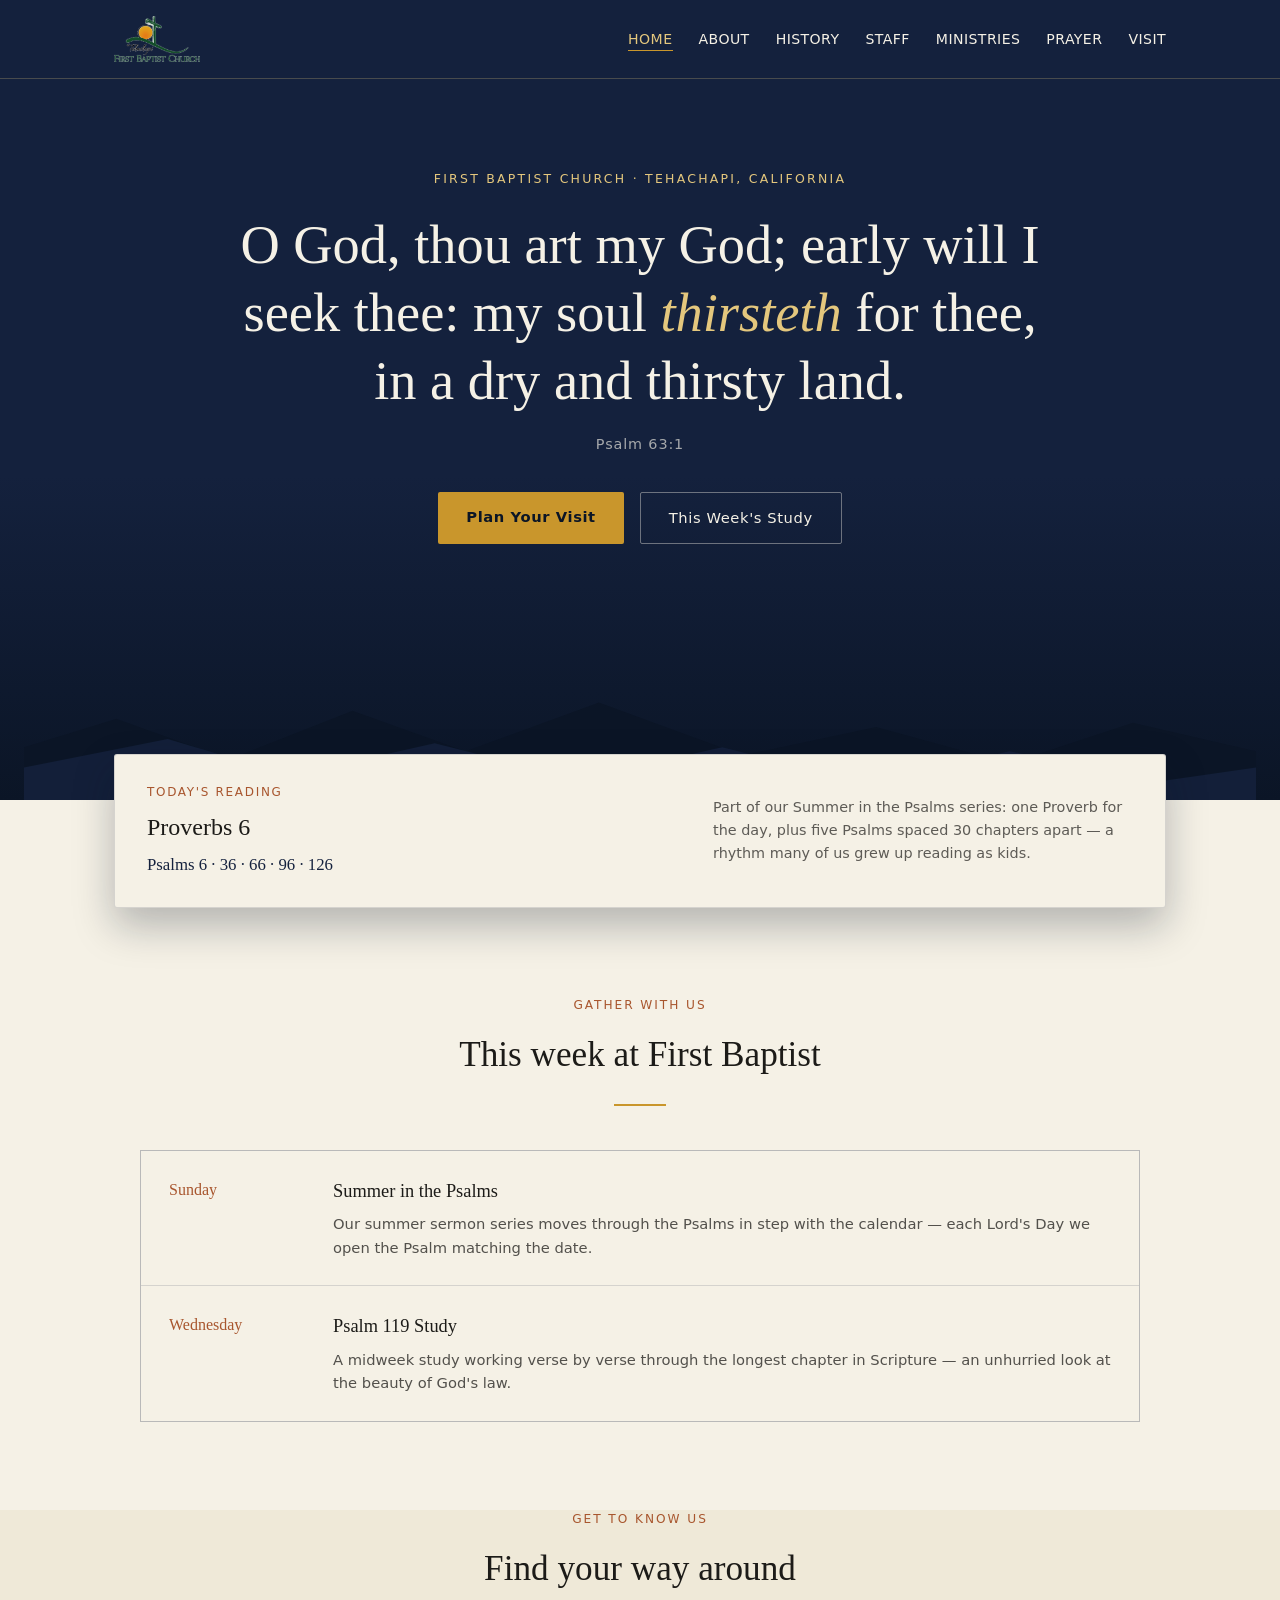
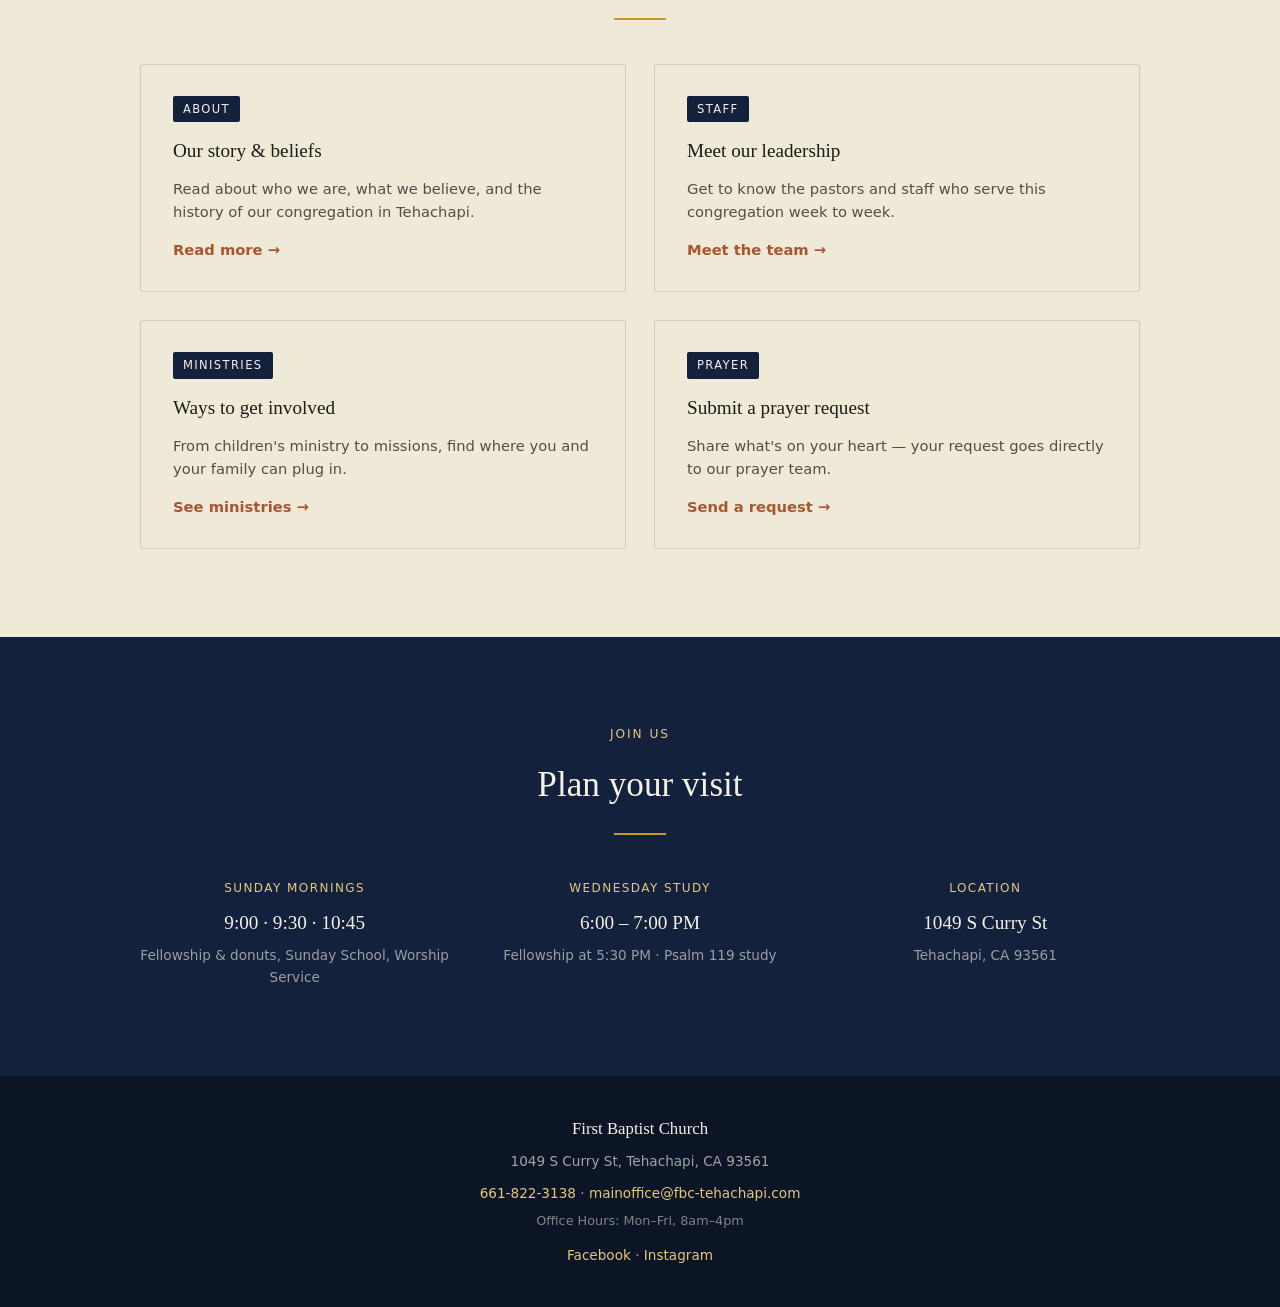
==== commit 920aff72: "Add files via upload" ====
--- a/index.html
+++ b/index.html
@@ -20,7 +20,6 @@
         <li><a href="staff.html">Staff</a></li>
         <li><a href="ministries.html">Ministries</a></li>
         <li><a href="prayer-requests.html">Prayer</a></li>
-        <li><a href="gallery.html">Gallery</a></li>
         <li><a href="index.html#visit">Visit</a></li>
       </ul>
     </nav>
@@ -110,12 +109,6 @@
         <p style="margin-top:14px;"><a href="ministries.html" style="color:var(--clay); font-weight:bold; text-decoration:none;">See ministries &rarr;</a></p>
       </div>
       <div class="ministry-card">
-        <div class="ministry-tag">Gallery</div>
-        <h3>Life at First Baptist</h3>
-        <p>A look at worship, fellowship, and church life through the seasons.</p>
-        <p style="margin-top:14px;"><a href="gallery.html" style="color:var(--clay); font-weight:bold; text-decoration:none;">View gallery &rarr;</a></p>
-      </div>
-      <div class="ministry-card">
         <div class="ministry-tag">Prayer</div>
         <h3>Submit a prayer request</h3>
         <p>Share what's on your heart — your request goes directly to our prayer team.</p>
--- a/styles.css
+++ b/styles.css
@@ -247,16 +247,22 @@
 }
 .five-m-row p{margin:0; font-size:0.92rem; color:rgba(28,27,24,0.75);}
 
-/* Mission / Vision pillars (legacy, unused) */
+/* Mission / Vision — Five M's horizontal blocks */
 .pillars{
-  display:grid; grid-template-columns:repeat(5, 1fr); gap:20px;
+  display:grid; grid-template-columns:repeat(5, 1fr); gap:18px;
 }
 .pillar{
   background:var(--parchment); border:1px solid var(--line); border-radius:3px;
-  padding:22px 18px; text-align:center;
-}
-.pillar .num{font-family:var(--serif); color:var(--clay); font-size:1.3rem; margin-bottom:8px;}
-.pillar h4{font-family:var(--serif); font-weight:400; font-size:1.02rem; margin:0 0 8px;}
+  padding:26px 16px; text-align:center;
+}
+.pillar .category{
+  font-family:var(--sans); font-size:0.72rem; letter-spacing:0.12em; text-transform:uppercase;
+  color:var(--ink); margin-bottom:10px; font-weight:bold;
+}
+.pillar .m-word{
+  font-family:var(--serif); color:var(--clay); font-size:1.5rem;
+  margin-bottom:12px; line-height:1.1;
+}
 .pillar p{font-size:0.82rem; color:rgba(28,27,24,0.7); margin:0;}
 @media (max-width:900px){.pillars{grid-template-columns:repeat(2, 1fr);}}
 @media (max-width:500px){.pillars{grid-template-columns:1fr;}}
@@ -357,6 +363,12 @@
   color:var(--parchment);
   display:flex; align-items:center; justify-content:center;
   font-family:var(--serif); font-size:1.6rem; letter-spacing:0.04em;
+  border:3px solid var(--gold-soft);
+}
+.staff-photo-img{
+  width:132px; height:132px; border-radius:50%;
+  margin:0 auto 18px;
+  object-fit:cover;
   border:3px solid var(--gold-soft);
 }
 .staff-card h3{font-family:var(--serif); font-weight:400; font-size:1.15rem; margin:0 0 4px;}
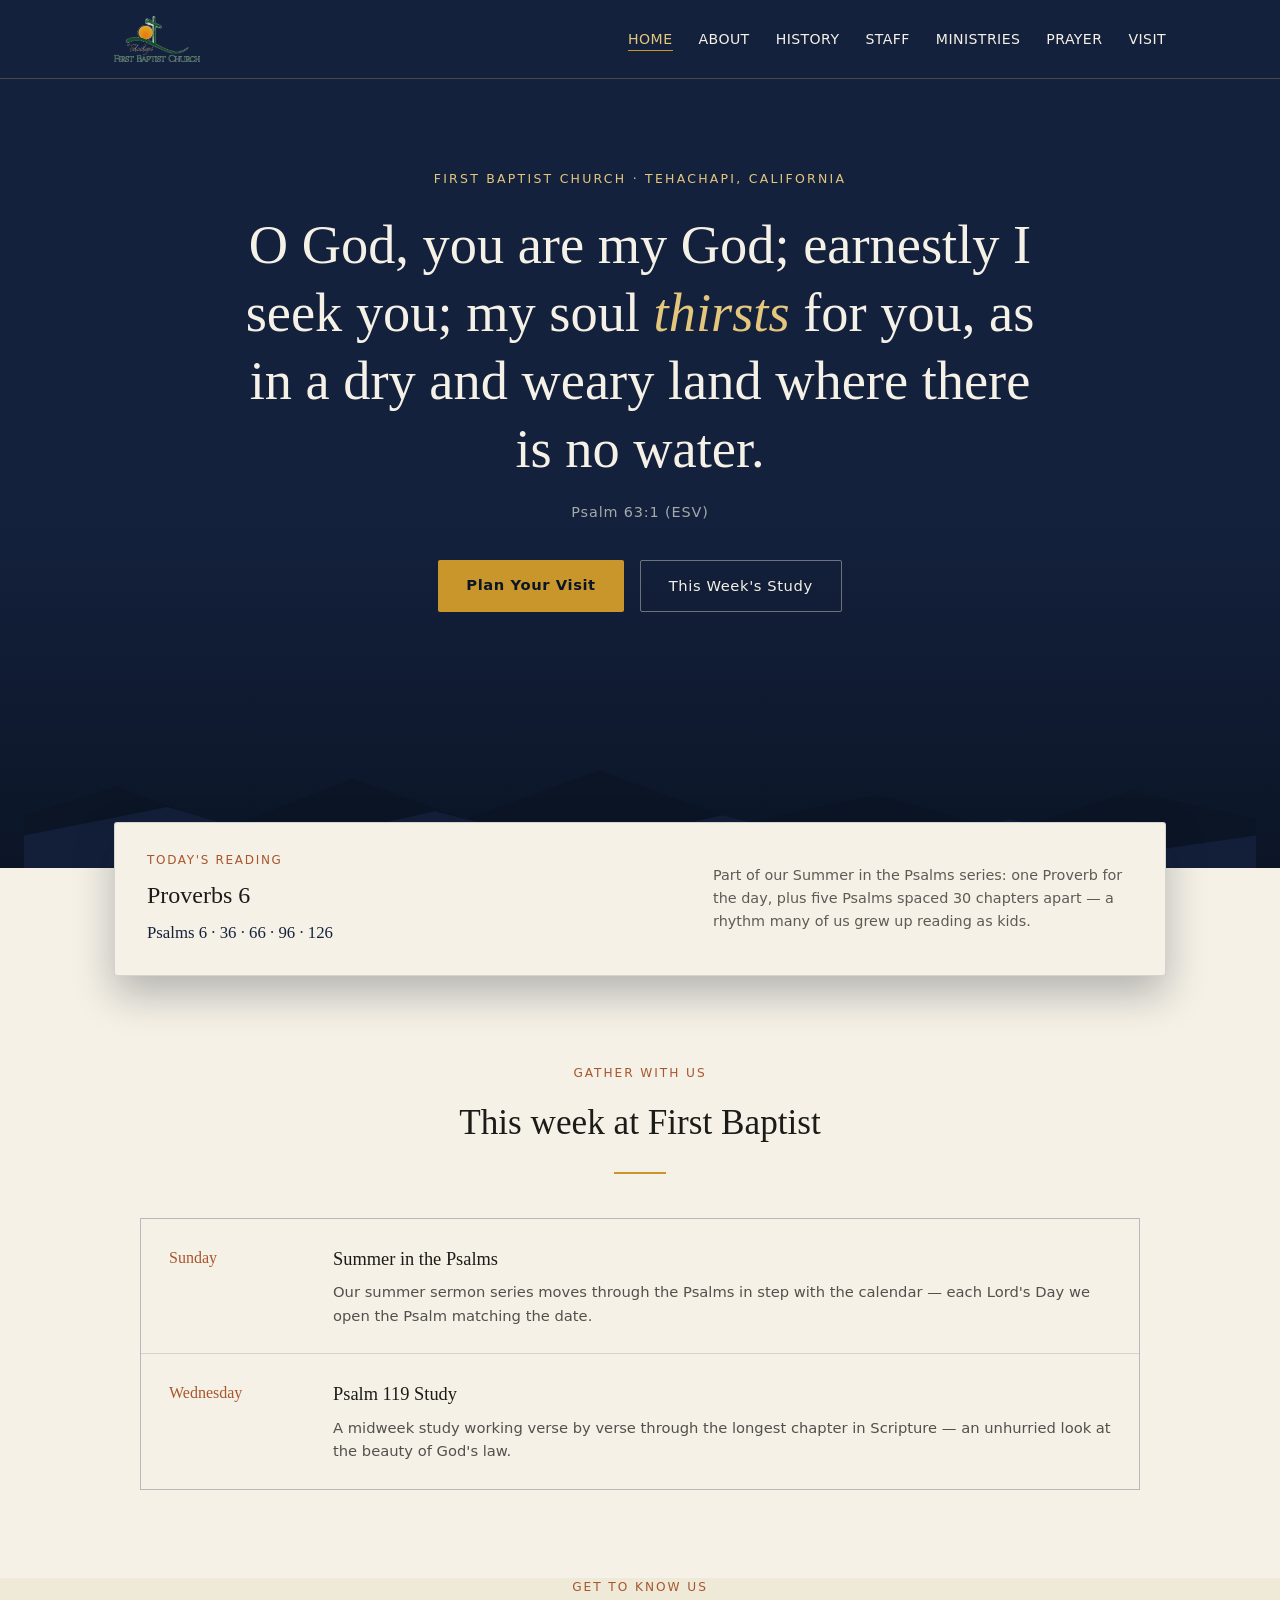
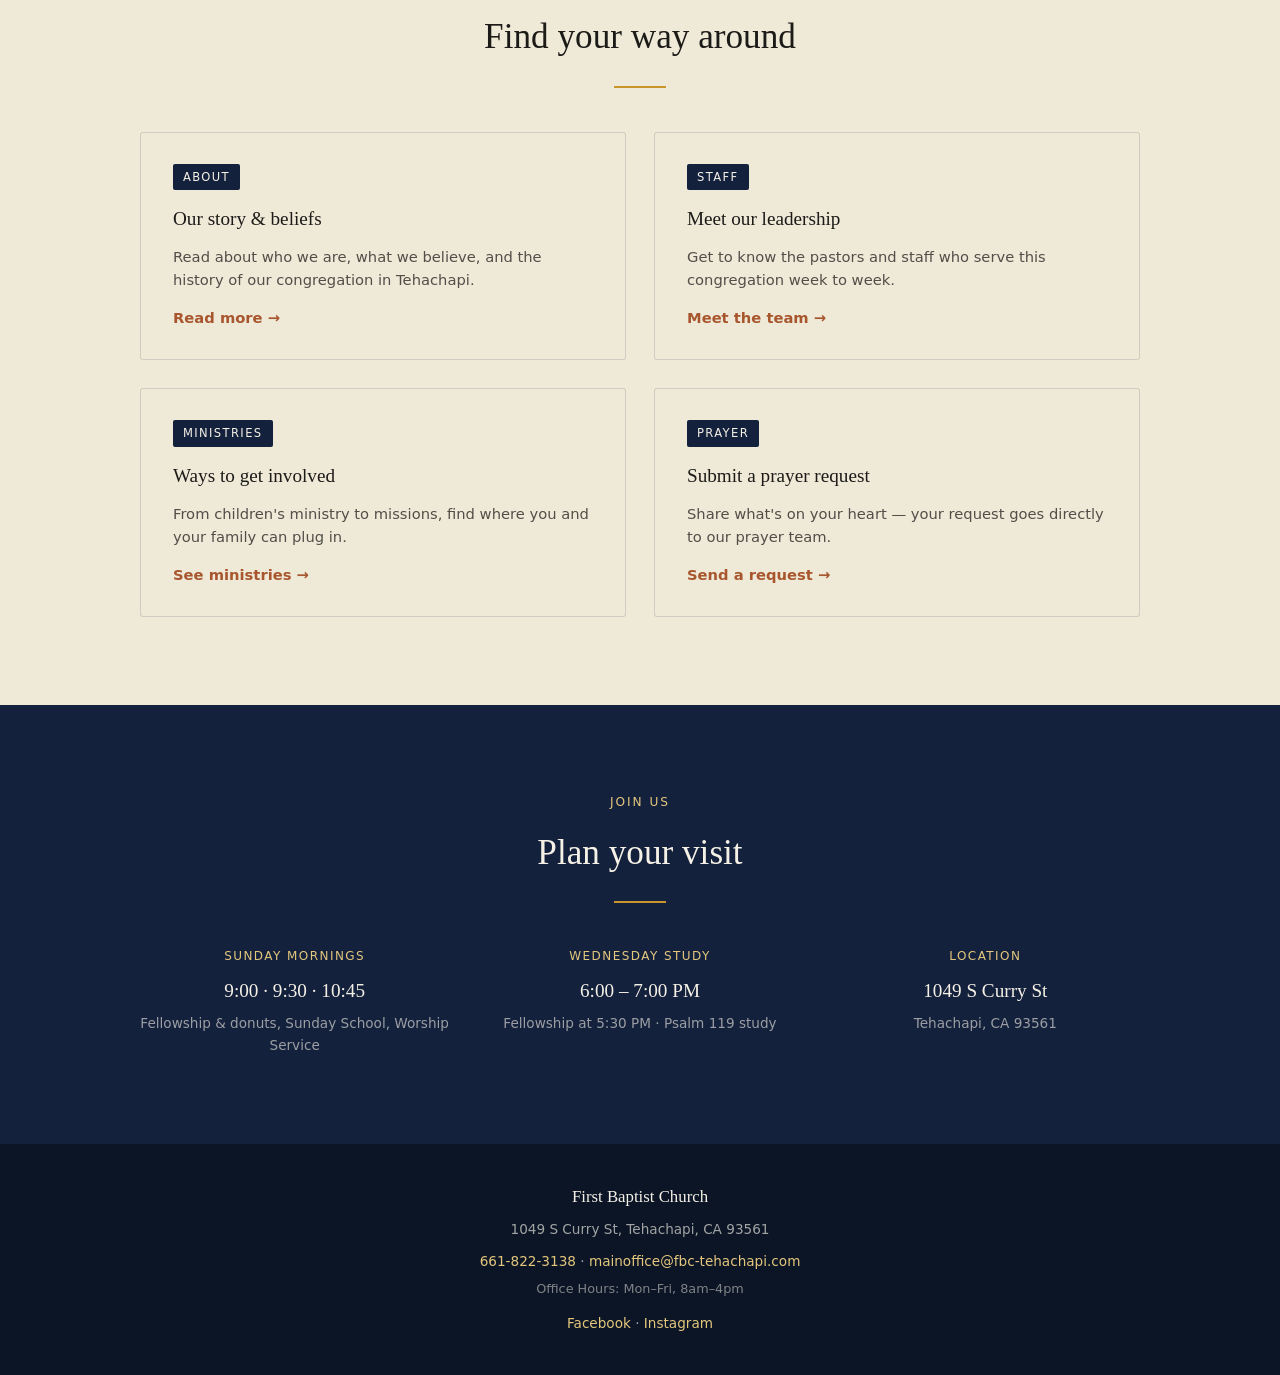
==== commit b41b313b: "Add files via upload" ====
--- a/index.html
+++ b/index.html
@@ -29,8 +29,8 @@
 <section class="hero">
   <div class="hero-inner">
     <div class="eyebrow">First Baptist Church · Tehachapi, California</div>
-    <h1>O God, thou art my God; early will I seek thee: my soul <em>thirsteth</em> for thee, in a dry and thirsty land.</h1>
-    <div class="verse-ref">Psalm 63:1</div>
+    <h1>O God, you are my God; earnestly I seek you; my soul <em>thirsts</em> for you, as in a dry and weary land where there is no water.</h1>
+    <div class="verse-ref">Psalm 63:1 (ESV)</div>
     <div class="hero-cta">
       <a href="#visit" class="btn btn-primary">Plan Your Visit</a>
       <a href="#this-week" class="btn btn-ghost">This Week's Study</a>
--- a/styles.css
+++ b/styles.css
@@ -357,17 +357,17 @@
 .staff-grid{display:grid; grid-template-columns:repeat(3, 1fr); gap:36px;}
 .staff-card{text-align:center;}
 .staff-photo{
-  width:132px; height:132px; border-radius:50%;
-  margin:0 auto 18px;
+  width:92px; height:92px; border-radius:50%;
+  margin:0 auto 16px;
   background:linear-gradient(135deg, var(--navy), var(--clay));
   color:var(--parchment);
   display:flex; align-items:center; justify-content:center;
-  font-family:var(--serif); font-size:1.6rem; letter-spacing:0.04em;
+  font-family:var(--serif); font-size:1.3rem; letter-spacing:0.04em;
   border:3px solid var(--gold-soft);
 }
 .staff-photo-img{
-  width:132px; height:132px; border-radius:50%;
-  margin:0 auto 18px;
+  width:92px; height:92px; border-radius:50%;
+  margin:0 auto 16px;
   object-fit:cover;
   border:3px solid var(--gold-soft);
 }
